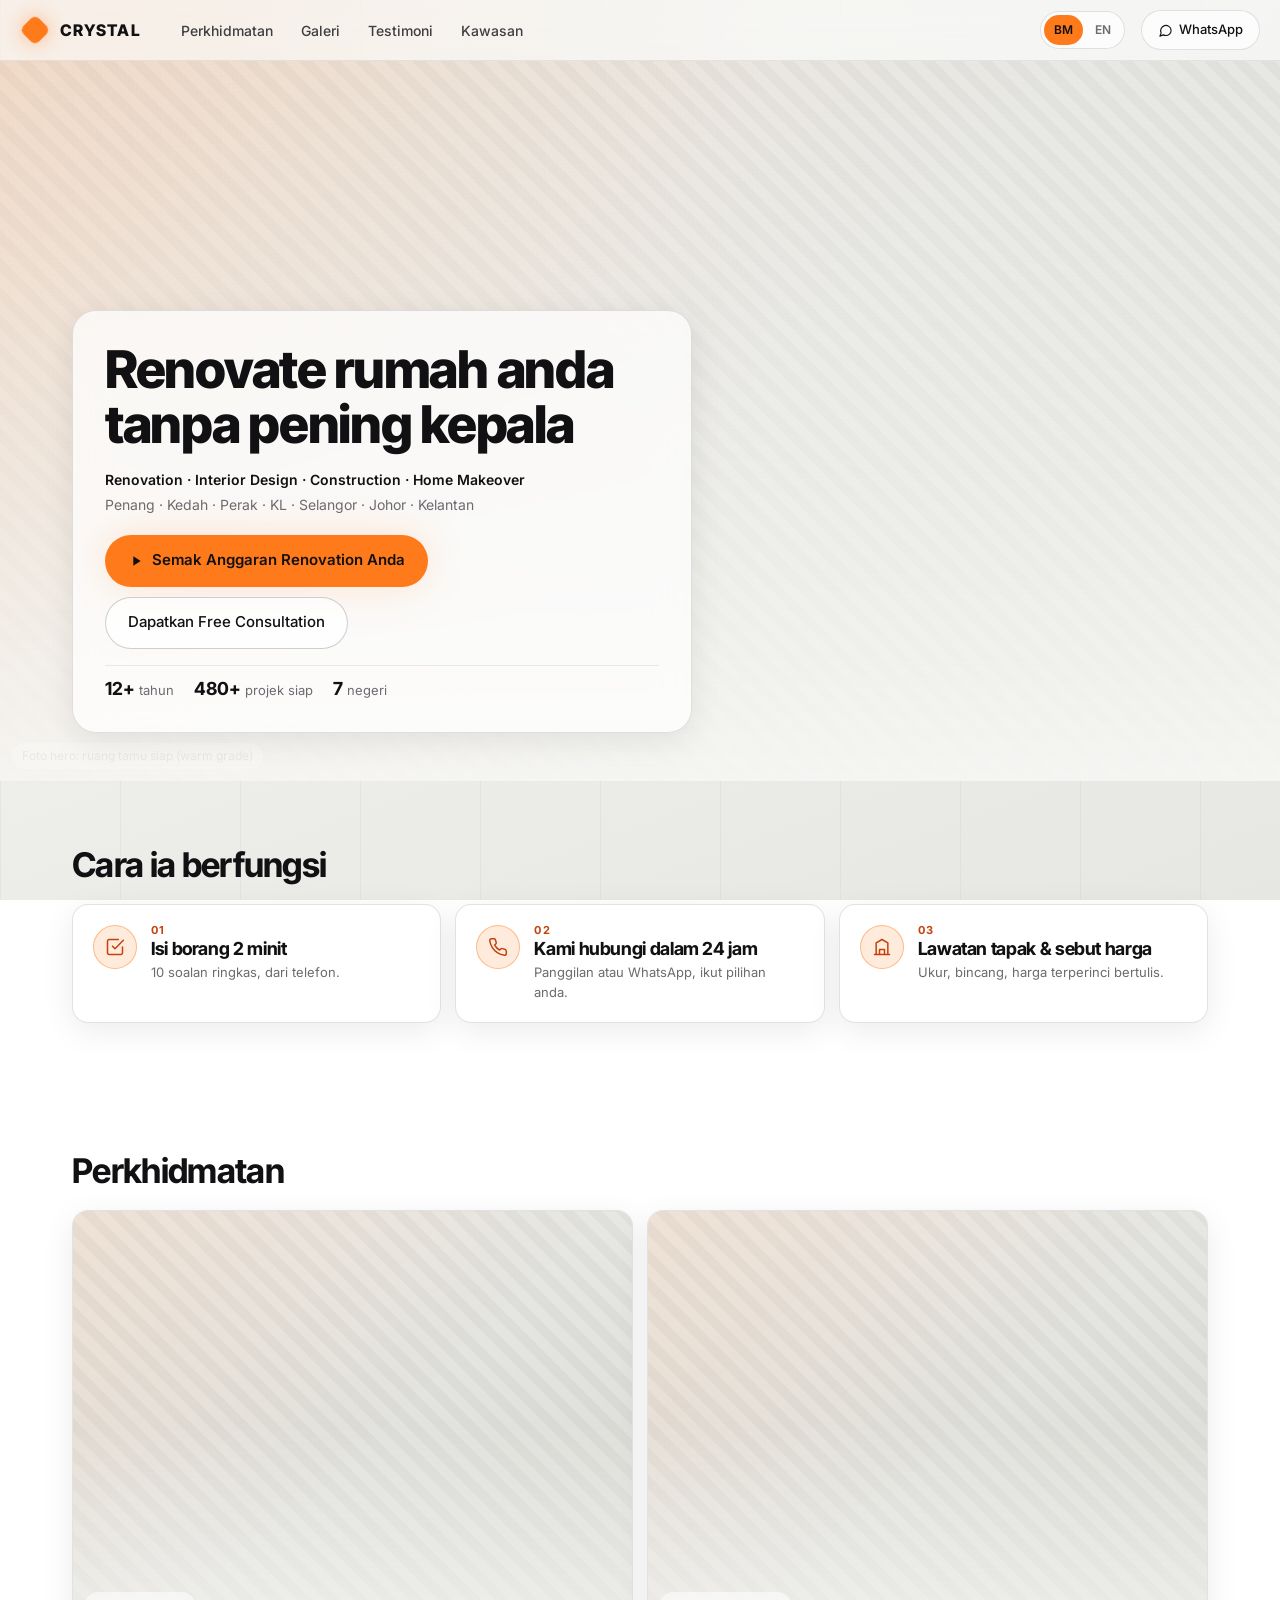
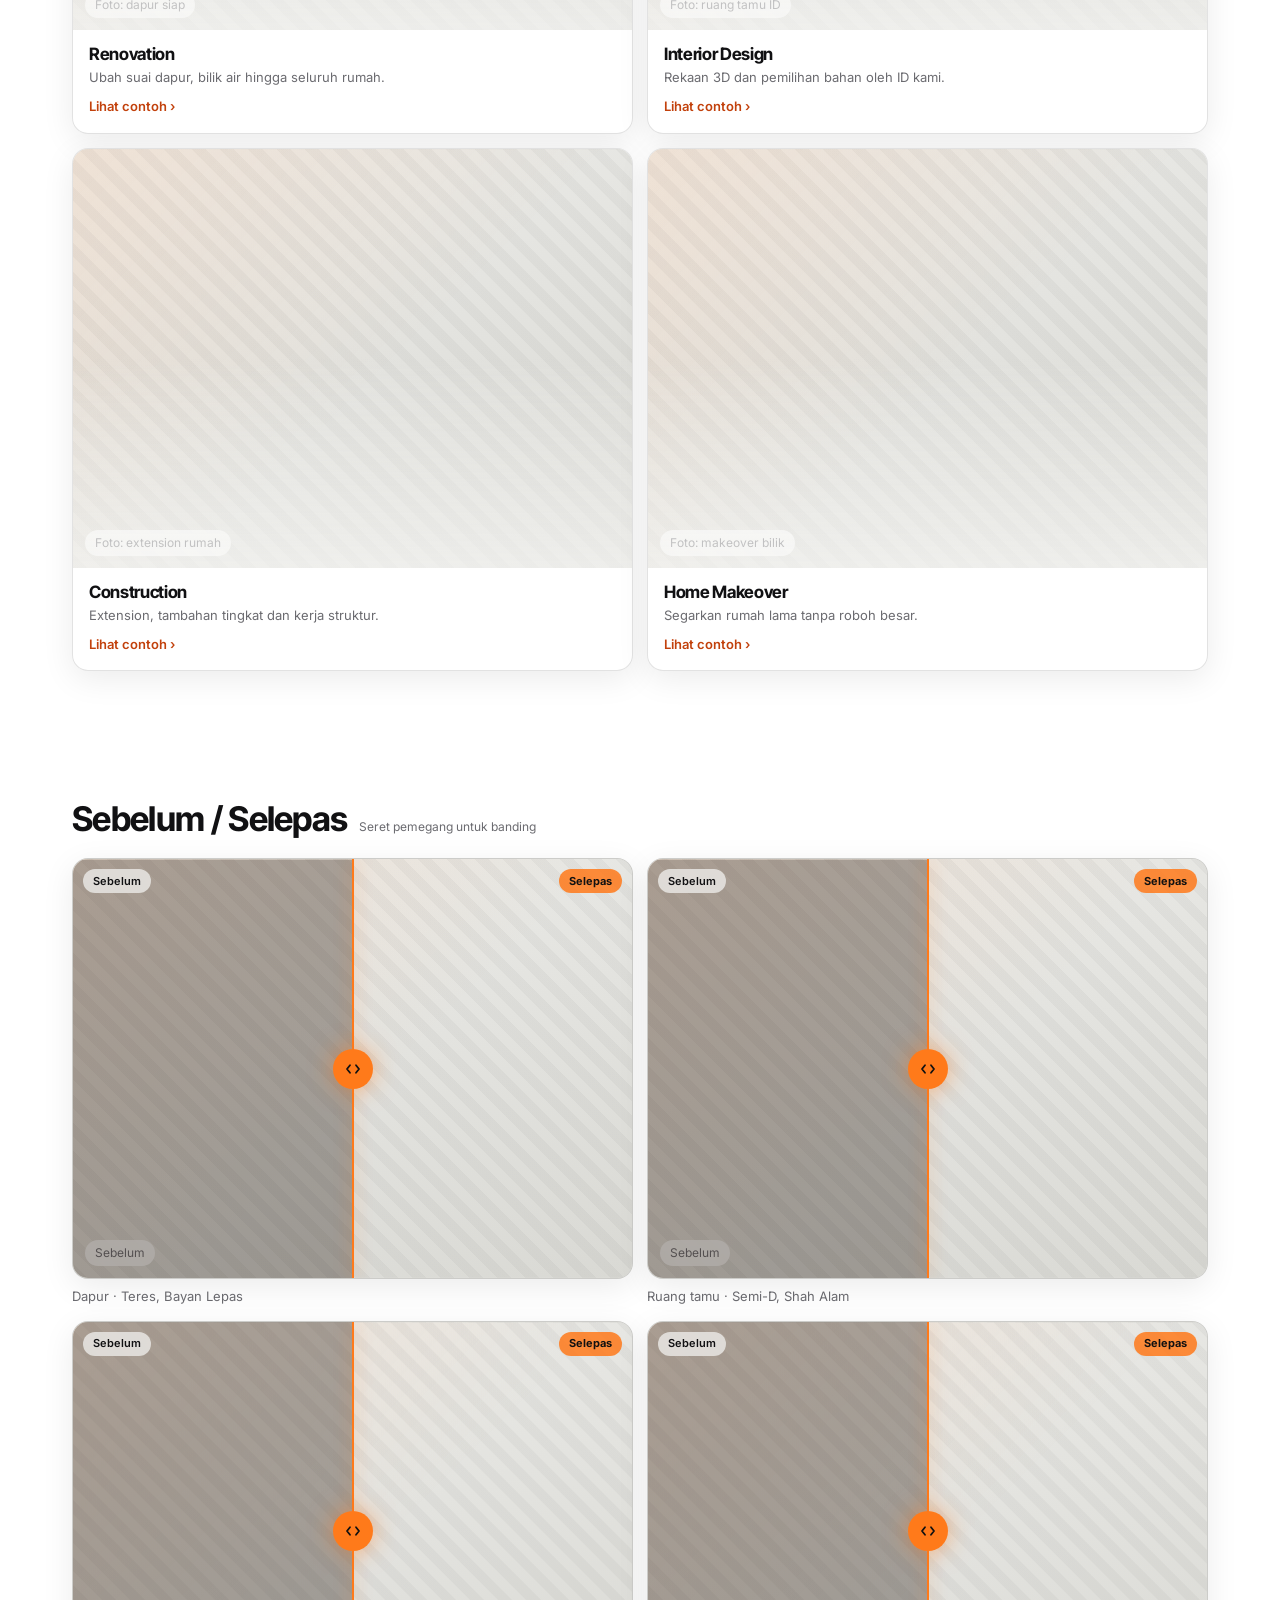
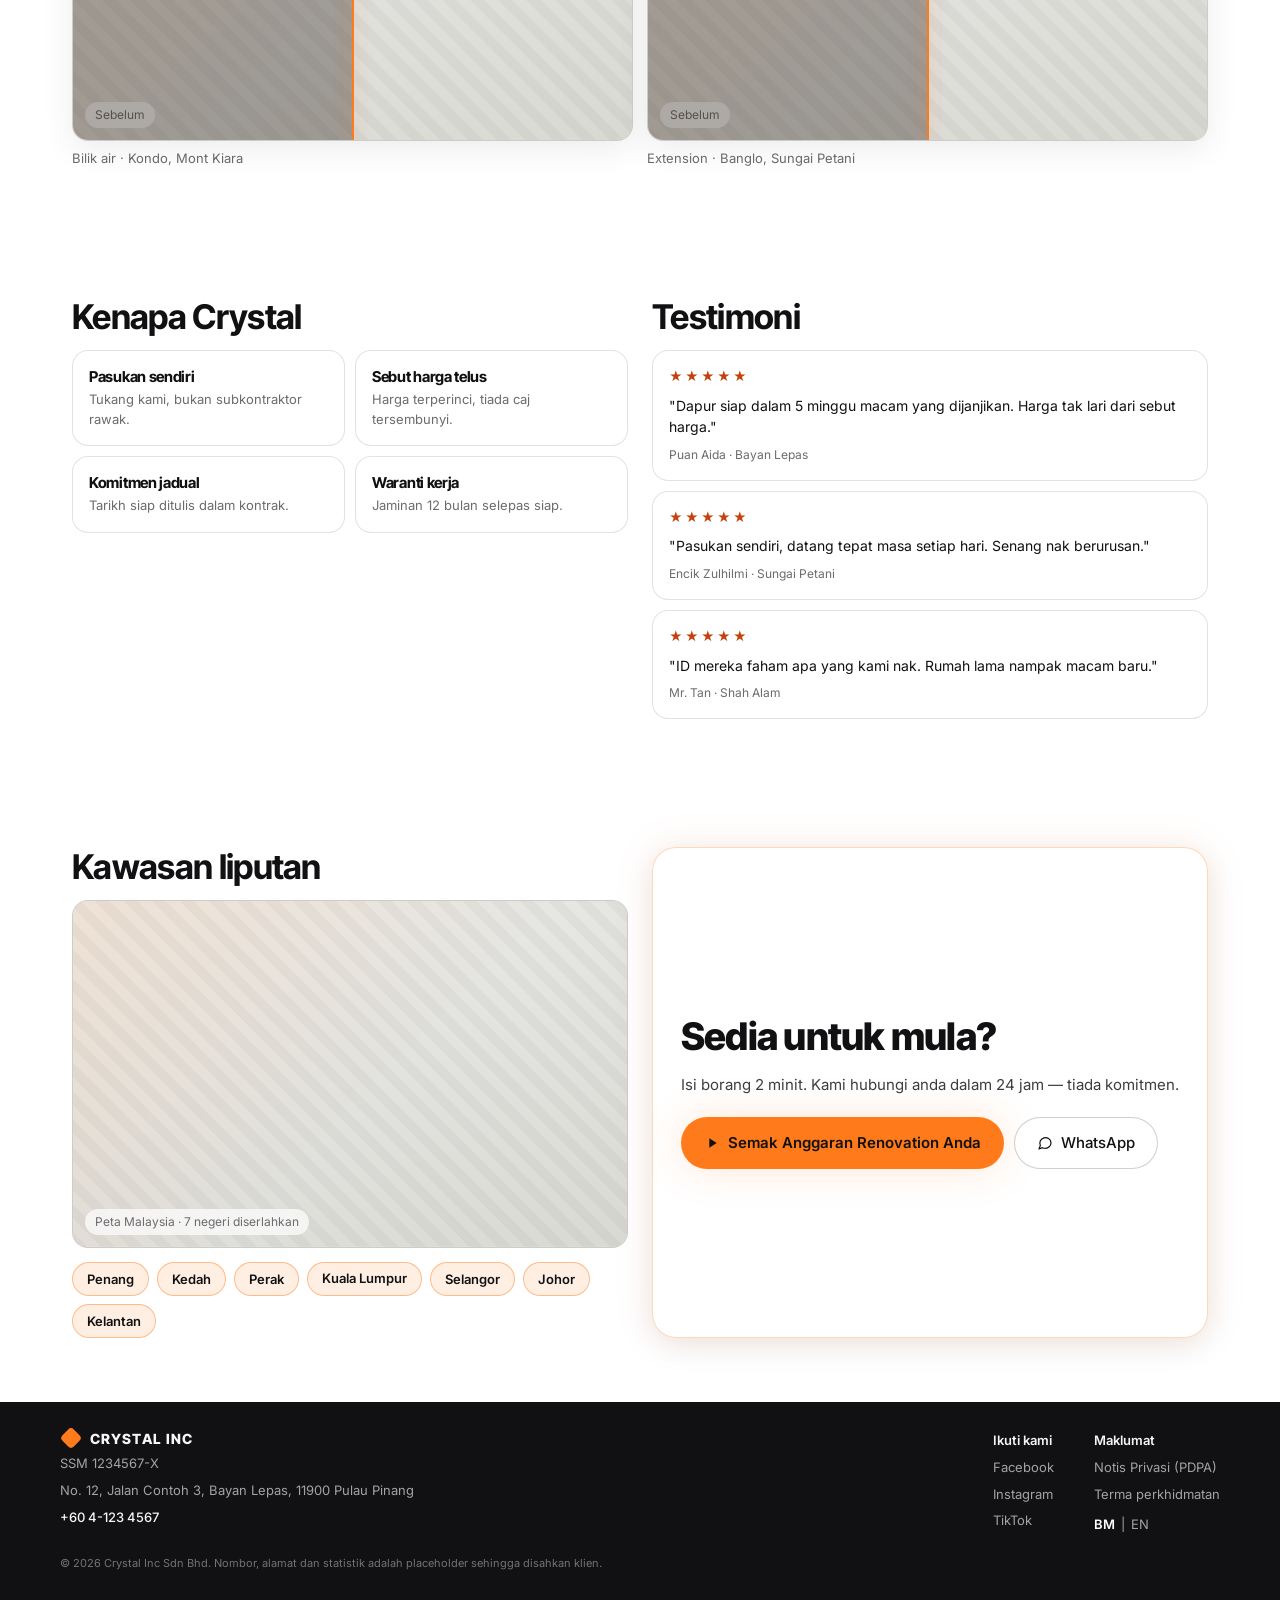
==== index.html @ 6211111a "[Phase 2/Task 1] Landing Page - Surface A rebuilt from Landing.dc.html in plain HTML === TECHNICAL C" ====
<!DOCTYPE html>
<html lang="ms">
<head>
  <meta charset="utf-8">
  <meta name="viewport" content="width=device-width, initial-scale=1, viewport-fit=cover">
  <title>Crystal Inc — Renovate rumah anda tanpa pening kepala</title>
  <meta name="description" content="Renovation, Interior Design, Construction dan Home Makeover di Penang, Kedah, Perak, KL, Selangor, Johor dan Kelantan. Semak anggaran dalam 2 minit.">
  <meta name="theme-color" content="#F4F4F2">
  <link rel="icon" href="assets/img/icon.svg" type="image/svg+xml">
  <link rel="preconnect" href="https://fonts.googleapis.com">
  <link rel="preconnect" href="https://fonts.gstatic.com" crossorigin>
  <link href="https://fonts.googleapis.com/css2?family=Inter+Tight:wght@600;700;800&family=Inter:wght@400;500;600&display=swap" rel="stylesheet">
  <link rel="stylesheet" href="assets/css/tokens.css">
  <link rel="stylesheet" href="assets/css/base.css">
  <link rel="stylesheet" href="assets/css/landing.css">
</head>
<body class="page-bg landing">

  <!-- Header -->
  <header class="lp-header" id="top-bar">
    <a href="#top" class="lp-brand"><span class="lp-mark"></span><span>CRYSTAL</span></a>
    <nav class="lp-nav hide-phone" aria-label="Utama">
      <a href="#perkhidmatan" data-i18n="navServices">Perkhidmatan</a>
      <a href="#galeri" data-i18n="navGallery">Galeri</a>
      <a href="#testimoni" data-i18n="navTesti">Testimoni</a>
      <a href="#kawasan" data-i18n="navArea">Kawasan</a>
    </nav>
    <div class="lp-spacer"></div>
    <div class="lp-lang" role="group" aria-label="Bahasa">
      <button type="button" data-lang="bm" class="is-on">BM</button>
      <button type="button" data-lang="en">EN</button>
    </div>
    <a class="lp-wa hide-phone" href="https://wa.me/60123456789" target="_blank" rel="noopener">
      <svg width="15" height="15" viewBox="0 0 24 24" fill="none" stroke="currentColor" stroke-width="1.8" stroke-linejoin="round" aria-hidden="true"><path d="M21 11.5a8.4 8.4 0 0 1-9 8.4 8.6 8.6 0 0 1-3.8-.9L3 21l2-5.2A8.4 8.4 0 1 1 21 11.5z"/></svg>WhatsApp
    </a>
    <button type="button" class="lp-burger only-phone" id="menu-btn" aria-label="Menu" aria-expanded="false" aria-controls="lp-menu">
      <svg width="22" height="22" viewBox="0 0 24 24" fill="none" stroke="currentColor" stroke-width="2" stroke-linecap="round" aria-hidden="true"><path d="M3 6h18M3 12h18M3 18h18"/></svg>
    </button>
  </header>
  <nav class="lp-menu" id="lp-menu" hidden aria-label="Menu telefon">
    <a href="#perkhidmatan" data-i18n="navServices">Perkhidmatan</a>
    <a href="#galeri" data-i18n="navGallery">Galeri</a>
    <a href="#testimoni" data-i18n="navTesti">Testimoni</a>
    <a href="#kawasan" data-i18n="navArea">Kawasan</a>
    <a href="https://wa.me/60123456789" target="_blank" rel="noopener" class="lp-menu-wa">WhatsApp kami ›</a>
  </nav>

  <main>
    <!-- Hero -->
    <section id="top" class="lp-hero">
      <div class="lp-hero-photo">
        <div class="photo-slot" data-photo="hero"><span>Foto hero: ruang tamu siap (warm grade)</span></div>
      </div>
      <div class="lp-hero-fade"></div>
      <div class="lp-hero-inner">
        <div class="lp-hero-card">
          <h1 data-i18n="heroTitle">Renovate rumah anda tanpa pening kepala</h1>
          <div class="lp-hero-lines">
            <div class="lp-hero-services">Renovation · Interior Design · Construction · Home Makeover</div>
            <div class="muted">Penang · Kedah · Perak · KL · Selangor · Johor · Kelantan</div>
          </div>
          <div class="lp-cta-row">
            <a class="btn btn-primary btn-lg lp-cta" href="semak.html?utm_source=website&amp;utm_medium=hero">
              <svg width="16" height="16" viewBox="0 0 24 24" fill="#111" aria-hidden="true"><path d="M8 5v14l11-7z"/></svg><span data-i18n="ctaPrimary">Semak Anggaran Renovation Anda</span>
            </a>
            <a class="btn btn-secondary btn-lg lp-cta" href="semak.html?utm_source=website&amp;utm_medium=hero-consult" data-i18n="ctaSecondary">Dapatkan Free Consultation</a>
          </div>
          <div class="lp-trust">
            <span><strong>12+</strong> tahun</span>
            <span><strong>480+</strong> projek siap</span>
            <span><strong>7</strong> negeri</span>
          </div>
        </div>
      </div>
    </section>

    <!-- How it works -->
    <section class="lp-section">
      <h2 data-i18n="howTitle">Cara ia berfungsi</h2>
      <div class="lp-steps">
        <div class="glass glass-lift lp-step">
          <div class="lp-step-icon"><svg width="20" height="20" viewBox="0 0 24 24" fill="none" stroke="currentColor" stroke-width="1.8" stroke-linecap="round" stroke-linejoin="round" aria-hidden="true"><path d="M9 11l3 3L22 4M21 12v7a2 2 0 0 1-2 2H5a2 2 0 0 1-2-2V5a2 2 0 0 1 2-2h11"/></svg></div>
          <div><div class="eyebrow">01</div><h3>Isi borang 2 minit</h3><p class="muted">10 soalan ringkas, dari telefon.</p></div>
        </div>
        <div class="glass glass-lift lp-step">
          <div class="lp-step-icon"><svg width="20" height="20" viewBox="0 0 24 24" fill="none" stroke="currentColor" stroke-width="1.8" stroke-linecap="round" stroke-linejoin="round" aria-hidden="true"><path d="M22 16.9v3a2 2 0 0 1-2.2 2 19.8 19.8 0 0 1-8.6-3.1 19.5 19.5 0 0 1-6-6A19.8 19.8 0 0 1 2.1 4.2 2 2 0 0 1 4.1 2h3a2 2 0 0 1 2 1.7c.1.9.4 1.8.7 2.6a2 2 0 0 1-.5 2.1L8 9.7a16 16 0 0 0 6 6l1.3-1.3a2 2 0 0 1 2.1-.4c.8.3 1.7.5 2.6.7a2 2 0 0 1 1.7 2z"/></svg></div>
          <div><div class="eyebrow">02</div><h3>Kami hubungi dalam 24 jam</h3><p class="muted">Panggilan atau WhatsApp, ikut pilihan anda.</p></div>
        </div>
        <div class="glass glass-lift lp-step">
          <div class="lp-step-icon"><svg width="20" height="20" viewBox="0 0 24 24" fill="none" stroke="currentColor" stroke-width="1.8" stroke-linecap="round" stroke-linejoin="round" aria-hidden="true"><path d="M3 21h18M5 21V7l7-4 7 4v14M9 21v-6h6v6"/></svg></div>
          <div><div class="eyebrow">03</div><h3>Lawatan tapak &amp; sebut harga</h3><p class="muted">Ukur, bincang, harga terperinci bertulis.</p></div>
        </div>
      </div>
    </section>

    <!-- Services -->
    <section id="perkhidmatan" class="lp-section lp-anchor">
      <h2 data-i18n="servicesTitle">Perkhidmatan</h2>
      <div class="lp-services">
        <a href="#galeri" class="glass glass-lift lp-service">
          <div class="lp-service-photo"><div class="photo-slot" data-photo="svc-renovation"><span>Foto: dapur siap</span></div><div class="lp-service-fade"></div></div>
          <div class="lp-service-body"><h3>Renovation</h3><p class="muted">Ubah suai dapur, bilik air hingga seluruh rumah.</p><span class="lp-more">Lihat contoh ›</span></div>
        </a>
        <a href="#galeri" class="glass glass-lift lp-service">
          <div class="lp-service-photo"><div class="photo-slot" data-photo="svc-id"><span>Foto: ruang tamu ID</span></div><div class="lp-service-fade"></div></div>
          <div class="lp-service-body"><h3>Interior Design</h3><p class="muted">Rekaan 3D dan pemilihan bahan oleh ID kami.</p><span class="lp-more">Lihat contoh ›</span></div>
        </a>
        <a href="#galeri" class="glass glass-lift lp-service">
          <div class="lp-service-photo"><div class="photo-slot" data-photo="svc-construction"><span>Foto: extension rumah</span></div><div class="lp-service-fade"></div></div>
          <div class="lp-service-body"><h3>Construction</h3><p class="muted">Extension, tambahan tingkat dan kerja struktur.</p><span class="lp-more">Lihat contoh ›</span></div>
        </a>
        <a href="#galeri" class="glass glass-lift lp-service">
          <div class="lp-service-photo"><div class="photo-slot" data-photo="svc-makeover"><span>Foto: makeover bilik</span></div><div class="lp-service-fade"></div></div>
          <div class="lp-service-body"><h3>Home Makeover</h3><p class="muted">Segarkan rumah lama tanpa roboh besar.</p><span class="lp-more">Lihat contoh ›</span></div>
        </a>
      </div>
    </section>

    <!-- Before / after -->
    <section id="galeri" class="lp-section lp-anchor">
      <div class="lp-title-row"><h2 data-i18n="galleryTitle">Sebelum / Selepas</h2><span class="muted small" data-i18n="galleryHint">Seret pemegang untuk banding</span></div>
      <div class="lp-gallery" id="gallery"></div>
    </section>

    <!-- Why + testimonials -->
    <section class="lp-section lp-split">
      <div class="lp-col">
        <h2 data-i18n="whyTitle">Kenapa Crystal</h2>
        <div class="lp-why">
          <div class="glass glass-flat lp-why-card"><h3>Pasukan sendiri</h3><p class="muted">Tukang kami, bukan subkontraktor rawak.</p></div>
          <div class="glass glass-flat lp-why-card"><h3>Sebut harga telus</h3><p class="muted">Harga terperinci, tiada caj tersembunyi.</p></div>
          <div class="glass glass-flat lp-why-card"><h3>Komitmen jadual</h3><p class="muted">Tarikh siap ditulis dalam kontrak.</p></div>
          <div class="glass glass-flat lp-why-card"><h3>Waranti kerja</h3><p class="muted">Jaminan 12 bulan selepas siap.</p></div>
        </div>
      </div>
      <div class="lp-col lp-anchor" id="testimoni">
        <h2 data-i18n="testiTitle">Testimoni</h2>
        <div class="lp-testis">
          <figure class="glass glass-flat lp-testi"><div class="lp-stars" aria-label="5 bintang">★★★★★</div><blockquote>"Dapur siap dalam 5 minggu macam yang dijanjikan. Harga tak lari dari sebut harga."</blockquote><figcaption>Puan Aida · Bayan Lepas</figcaption></figure>
          <figure class="glass glass-flat lp-testi"><div class="lp-stars" aria-label="5 bintang">★★★★★</div><blockquote>"Pasukan sendiri, datang tepat masa setiap hari. Senang nak berurusan."</blockquote><figcaption>Encik Zulhilmi · Sungai Petani</figcaption></figure>
          <figure class="glass glass-flat lp-testi"><div class="lp-stars" aria-label="5 bintang">★★★★★</div><blockquote>"ID mereka faham apa yang kami nak. Rumah lama nampak macam baru."</blockquote><figcaption>Mr. Tan · Shah Alam</figcaption></figure>
        </div>
      </div>
    </section>

    <!-- Coverage + final CTA -->
    <section id="kawasan" class="lp-section lp-split lp-split-stretch lp-anchor">
      <div class="lp-col">
        <h2 data-i18n="areaTitle">Kawasan liputan</h2>
        <div class="lp-map"><div class="photo-slot" data-photo="coverage-map"><span>Peta Malaysia · 7 negeri diserlahkan</span></div></div>
        <div class="lp-areas">
          <span class="pill-area">Penang</span><span class="pill-area">Kedah</span><span class="pill-area">Perak</span><span class="pill-area">Kuala Lumpur</span><span class="pill-area">Selangor</span><span class="pill-area">Johor</span><span class="pill-area">Kelantan</span>
        </div>
      </div>
      <div class="lp-final">
        <h2 data-i18n="finalTitle">Sedia untuk mula?</h2>
        <p data-i18n="finalBody">Isi borang 2 minit. Kami hubungi anda dalam 24 jam — tiada komitmen.</p>
        <div class="lp-cta-row">
          <a class="btn btn-primary btn-lg lp-cta" href="semak.html?utm_source=website&amp;utm_medium=footer-cta">
            <svg width="16" height="16" viewBox="0 0 24 24" fill="#111" aria-hidden="true"><path d="M8 5v14l11-7z"/></svg><span data-i18n="ctaPrimary">Semak Anggaran Renovation Anda</span>
          </a>
          <a class="btn btn-secondary btn-lg lp-cta" href="https://wa.me/60123456789?text=Hai%20Crystal" target="_blank" rel="noopener">
            <svg width="16" height="16" viewBox="0 0 24 24" fill="none" stroke="currentColor" stroke-width="1.8" stroke-linejoin="round" aria-hidden="true"><path d="M21 11.5a8.4 8.4 0 0 1-9 8.4 8.6 8.6 0 0 1-3.8-.9L3 21l2-5.2A8.4 8.4 0 1 1 21 11.5z"/></svg>WhatsApp
          </a>
        </div>
      </div>
    </section>
  </main>

  <!-- Footer -->
  <footer class="lp-footer">
    <div class="lp-footer-inner">
      <div class="lp-footer-brand">
        <div class="lp-footer-logo"><span class="lp-mark lp-mark-sm"></span><span>CRYSTAL INC</span></div>
        <div>SSM 1234567-X</div>
        <div>No. 12, Jalan Contoh 3, Bayan Lepas, 11900 Pulau Pinang</div>
        <a href="tel:+6041234567" class="lp-footer-tel">+60 4-123 4567</a>
      </div>
      <div class="lp-footer-col">
        <div class="lp-footer-head">Ikuti kami</div>
        <a href="#">Facebook</a><a href="#">Instagram</a><a href="#">TikTok</a>
      </div>
      <div class="lp-footer-col">
        <div class="lp-footer-head">Maklumat</div>
        <a href="#">Notis Privasi (PDPA)</a><a href="#">Terma perkhidmatan</a>
        <div class="lp-footer-lang"><button type="button" data-lang="bm" class="is-on">BM</button><span>|</span><button type="button" data-lang="en">EN</button></div>
      </div>
      <div class="lp-footer-note">© 2026 Crystal Inc Sdn Bhd. Nombor, alamat dan statistik adalah placeholder sehingga disahkan klien.</div>
    </div>
  </footer>

  <!-- Sticky phone CTA -->
  <div class="lp-sticky only-phone">
    <a class="btn btn-primary btn-block lp-sticky-btn" href="semak.html?utm_source=website&amp;utm_medium=sticky">
      <svg width="16" height="16" viewBox="0 0 24 24" fill="#111" aria-hidden="true"><path d="M8 5v14l11-7z"/></svg><span data-i18n="ctaPrimary">Semak Anggaran Renovation Anda</span>
    </a>
  </div>

  <script src="assets/js/landing.js"></script>
</body>
</html>
---- assets/css/tokens.css ----
/* Crystal Inc CRM — design tokens (Design Doc §03: white, black, one orange) */
:root {
  /* Surfaces */
  --bg-0: #F8F8F6;            /* paper — page */
  --bg-1: #E6E6E2;            /* concrete — gradient end, photo wells */
  --page: #F4F4F2;
  --page-bg:
    radial-gradient(circle at 8% 0%, rgba(255, 122, 26, 0.16), transparent 45%),
    repeating-linear-gradient(90deg, rgba(17, 17, 19, 0.035) 0 1px, transparent 1px 120px),
    linear-gradient(160deg, #F8F8F6, #E6E6E2);

  /* Ink */
  --ink: #111113;             /* type, sidebar, footer, bezels */
  --ink-2: #3D3D42;
  --text-2: #6B6B70;
  --text-3: #6F6F75;          /* placeholders, fine print */
  --on-dark: #F5F5F4;
  --on-dark-2: #A3A3A3;
  --on-dark-nav: #C9C9CE;

  /* Accent */
  --accent: #FF7A1A;          /* buttons, active bar, HOT */
  --accent-ink: #C2410C;      /* orange as text / links only */
  --accent-ink-hover: #9A3412;
  --accent-tint: rgba(255, 122, 26, 0.14);
  --accent-tint-2: rgba(255, 122, 26, 0.22);
  --accent-ring: rgba(255, 122, 26, 0.15);

  /* Semantic */
  --warm: #B45309;
  --cold: #6B7280;
  --won: #15803D;
  --lost: #DC2626;            /* also overdue, errors */
  --warm-tint: rgba(251, 191, 36, 0.15);
  --won-tint: rgba(34, 197, 94, 0.14);

  /* Glass */
  --glass-1: rgba(255, 255, 255, 0.72);
  --glass-2: rgba(255, 255, 255, 0.85);
  --glass-3: rgba(255, 255, 255, 0.94);
  --glass-border: rgba(17, 17, 19, 0.12);
  --glass-border-on: rgba(255, 122, 26, 0.45);
  --line: rgba(17, 17, 19, 0.08);
  --hover: rgba(17, 17, 19, 0.06);
  --well: rgba(17, 17, 19, 0.03);
  --blur-card: 16px;
  --blur-modal: 24px;
  --blur-chip: 8px;

  /* Radius */
  --r-card: 16px;
  --r-input: 14px;
  --r-small: 12px;
  --r-modal: 24px;
  --r-chip: 999px;

  /* Elevation & motion */
  --shadow-glass: 0 8px 32px rgba(17, 17, 19, 0.08);
  --shadow-modal: 0 24px 64px rgba(17, 17, 19, 0.22);
  --glow-orange: 0 0 40px rgba(255, 122, 26, 0.18);
  --glow-orange-strong: 0 0 48px rgba(255, 122, 26, 0.32);
  --ease: 0.2s ease;

  /* Type */
  --font-head: 'Inter Tight', 'Inter', system-ui, sans-serif;
  --font-body: 'Inter', system-ui, sans-serif;

  /* Layout */
  --tap: 44px;
  --sidebar-w: 240px;
  --rail-w: 72px;
  --drawer-w: 280px;
  --topbar-h: 60px;
}
---- assets/css/base.css ----
/* Crystal Inc CRM — base: reset, type, glass, buttons, inputs, chips, overlays */

*, *::before, *::after { box-sizing: border-box; }
html { -webkit-text-size-adjust: 100%; scroll-behavior: smooth; }
body {
  margin: 0;
  min-height: 100vh;
  background: var(--page);
  color: var(--ink);
  font: 400 14px/1.5 var(--font-body);
  -webkit-font-smoothing: antialiased;
}
.page-bg { background: var(--page-bg); background-attachment: fixed; min-height: 100vh; }
img, svg { display: block; max-width: 100%; }
svg { flex: none; }
button, input, select, textarea { font: inherit; color: inherit; }
button { cursor: pointer; }
a { color: var(--accent-ink); }
a:hover { color: var(--accent-ink-hover); }
h1, h2, h3, h4 { font-family: var(--font-head); margin: 0; letter-spacing: -0.02em; }
p { margin: 0; }
::placeholder { color: var(--text-3); }
select option { background: #FFFFFF; color: var(--ink); }
[hidden] { display: none !important; }

:focus-visible { outline: 2px solid var(--accent); outline-offset: 2px; }

.sr-only {
  position: absolute; width: 1px; height: 1px; padding: 0; margin: -1px;
  overflow: hidden; clip: rect(0 0 0 0); white-space: nowrap; border: 0;
}

/* ---------- Text helpers ---------- */
.muted { color: var(--text-2); }
.faint { color: var(--text-3); }
.num { font-variant-numeric: tabular-nums; }
.ink-accent { color: var(--accent-ink); }
.t-hot { color: var(--accent-ink); }
.t-warm { color: var(--warm); }
.t-cold { color: var(--cold); }
.t-won { color: var(--won); }
.t-lost { color: var(--lost); }
.small { font-size: 12px; }
.eyebrow { font: 700 11px/1 var(--font-body); letter-spacing: 0.12em; text-transform: uppercase; color: var(--accent-ink); }
.ellipsis { overflow: hidden; text-overflow: ellipsis; white-space: nowrap; }

/* ---------- Glass ---------- */
.glass {
  background: var(--glass-1);
  border: 1px solid var(--glass-border);
  border-radius: var(--r-card);
  backdrop-filter: blur(var(--blur-card));
  -webkit-backdrop-filter: blur(var(--blur-card));
  box-shadow: var(--shadow-glass);
}
.glass-flat { box-shadow: none; }
.glass-lift { transition: transform var(--ease), border-color var(--ease), box-shadow var(--ease); }
.glass-lift:hover { transform: translateY(-2px); border-color: var(--glass-border-on); }
.panel { padding: 16px; }
.panel-head {
  display: flex; align-items: center; justify-content: space-between; gap: 10px;
  font: 700 15px/1.3 var(--font-head); margin-bottom: 12px;
}

/* ---------- Buttons ---------- */
.btn {
  display: inline-flex; align-items: center; justify-content: center; gap: 8px;
  min-height: var(--tap); padding: 0 18px;
  border-radius: var(--r-chip); border: 1px solid transparent;
  font-size: 14px; font-weight: 600; text-decoration: none; white-space: nowrap;
  transition: transform var(--ease), box-shadow var(--ease), border-color var(--ease), background var(--ease), opacity var(--ease);
}
.btn:hover { transform: translateY(-2px); }
.btn-primary { background: var(--accent); color: #111; box-shadow: var(--glow-orange); }
.btn-primary:hover { color: #111; box-shadow: var(--glow-orange-strong); }
.btn-secondary { background: var(--glass-1); color: var(--ink); border-color: rgba(17, 17, 19, 0.2); font-weight: 500; }
.btn-secondary:hover { color: var(--ink); border-color: var(--glass-border-on); }
.btn-ghost { background: transparent; color: var(--ink); font-weight: 500; }
.btn-ghost:hover { background: var(--hover); color: var(--ink); transform: none; }
.btn-dark { background: var(--ink); color: #FFF; }
.btn-dark:hover { color: #FFF; }
.btn-won { background: var(--won); color: #FFF; }
.btn-won:hover { color: #FFF; }
.btn-lost { background: transparent; color: var(--lost); border-color: rgba(220, 38, 38, 0.45); }
.btn-lost:hover { color: var(--lost); background: rgba(220, 38, 38, 0.06); }
.btn-lost-solid { background: var(--lost); color: #FFF; }
.btn-lost-solid:hover { color: #FFF; }
.btn-lg { min-height: 52px; padding: 0 22px; font-size: 15px; }
.btn-sm { min-height: 36px; padding: 0 14px; font-size: 13px; }
.btn-block { width: 100%; }
.btn-icon { width: var(--tap); padding: 0; }
.btn-icon.btn-sm { width: 36px; }
.btn:disabled, .btn[aria-disabled="true"] { opacity: 0.45; cursor: not-allowed; transform: none; box-shadow: none; }
.link-btn { border: none; background: none; padding: 0; color: var(--accent-ink); font-weight: 600; font-size: 13px; text-decoration: none; }
.link-btn:hover { color: var(--accent-ink-hover); }

/* ---------- Inputs ---------- */
.field { display: flex; flex-direction: column; gap: 6px; font-size: 13px; color: var(--text-2); }
.input, .select, .textarea {
  width: 100%; min-height: var(--tap); padding: 0 14px;
  border-radius: var(--r-input); border: 1px solid var(--glass-border);
  background: var(--glass-1); color: var(--ink); font-size: 15px; outline: none;
  transition: border-color var(--ease), box-shadow var(--ease);
}
.input-lg { min-height: 52px; padding: 0 16px; font-size: 16px; }
.textarea { padding: 12px 14px; line-height: 1.5; resize: vertical; min-height: 96px; }
.select {
  appearance: none; -webkit-appearance: none; padding-right: 34px; cursor: pointer; font-size: 14px;
  background-image: url("data:image/svg+xml,%3Csvg xmlns='http://www.w3.org/2000/svg' width='12' height='12' viewBox='0 0 24 24' fill='none' stroke='%236B6B70' stroke-width='2.4' stroke-linecap='round' stroke-linejoin='round'%3E%3Cpath d='M6 9l6 6 6-6'/%3E%3C/svg%3E");
  background-repeat: no-repeat; background-position: right 12px center;
}
.select-sm { min-height: 36px; font-size: 13px; border-radius: var(--r-chip); padding: 0 30px 0 12px; }
.input:focus, .select:focus, .textarea:focus, .input-group:focus-within {
  border-color: var(--glass-border-on); box-shadow: 0 0 0 3px var(--accent-ring);
}
.input.is-error, .textarea.is-error, .input-group.is-error { border-color: var(--lost); }
.input-group {
  display: flex; align-items: stretch; min-height: 52px; overflow: hidden;
  border-radius: var(--r-input); border: 1px solid var(--glass-border); background: var(--glass-1);
}
.input-group .prefix {
  flex: none; display: flex; align-items: center; padding: 0 14px;
  border-right: 1px solid rgba(17, 17, 19, 0.10); background: var(--well);
  font-size: 16px; font-weight: 600; color: var(--ink);
}
.input-group input { flex: 1; min-width: 0; border: none; background: transparent; padding: 0 14px; font-size: 16px; outline: none; }
.field-error { display: flex; gap: 6px; align-items: center; font-size: 13px; color: var(--lost); }
.check { display: inline-flex; align-items: center; gap: 8px; cursor: pointer; font-size: 13px; color: var(--ink-2); }
.check input { accent-color: var(--accent-ink); width: 18px; height: 18px; margin: 0; }

/* ---------- Chips ---------- */
.chip {
  display: inline-flex; align-items: center; gap: 4px; height: 24px; padding: 0 10px;
  border-radius: var(--r-chip); border: 1px solid currentColor;
  font-size: 11px; font-weight: 700; letter-spacing: 0.04em; white-space: nowrap; line-height: 1;
}
.chip-hot { background: var(--accent); border-color: var(--accent); color: #111; }
.chip-warm { color: var(--warm); background: transparent; }
.chip-cold { color: var(--cold); background: transparent; }
.chip-lg { height: 28px; padding: 0 12px; font-size: 12px; }
.status {
  display: inline-flex; align-items: center; gap: 6px; height: 24px; padding: 0 10px;
  border-radius: var(--r-chip); background: var(--glass-1); border: 1px solid var(--glass-border);
  font-size: 12px; font-weight: 500; white-space: nowrap; color: var(--ink);
}
.status::before { content: ''; width: 7px; height: 7px; border-radius: 999px; background: var(--ink); }
.status-won::before { background: var(--won); }
.status-lost::before { background: var(--lost); }
.status-nurture::before { background: var(--cold); }
.status-won { color: var(--won); }
.status-lost { color: var(--lost); }
.status .tick { color: var(--won); font-weight: 700; }
.fchip {
  display: inline-flex; align-items: center; gap: 8px; min-height: 36px; padding: 0 14px;
  border-radius: var(--r-chip); border: 1px solid var(--glass-border); background: var(--glass-1);
  color: var(--ink-2); font-size: 13px; font-weight: 500; white-space: nowrap;
  backdrop-filter: blur(var(--blur-chip)); -webkit-backdrop-filter: blur(var(--blur-chip));
  transition: border-color var(--ease), background var(--ease);
}
.fchip:hover { border-color: var(--glass-border-on); }
.fchip.is-on { background: var(--accent-tint); border-color: rgba(255, 122, 26, 0.6); color: var(--ink); }
.fchip .count {
  min-width: 20px; height: 20px; padding: 0 6px; border-radius: 999px;
  background: var(--hover); font-size: 11px; font-weight: 700; display: inline-flex; align-items: center; justify-content: center;
}
.fchip.is-on .count { background: var(--accent); color: #111; }
.badge {
  min-width: 20px; height: 20px; padding: 0 6px; border-radius: 999px;
  background: var(--accent); color: #111; font-size: 11px; font-weight: 700;
  display: inline-flex; align-items: center; justify-content: center; line-height: 1;
}
.pill-area {
  display: inline-flex; align-items: center; height: 34px; padding: 0 14px; border-radius: var(--r-chip);
  border: 1px solid var(--glass-border-on); background: rgba(255, 122, 26, 0.12);
  font-size: 13px; font-weight: 600; backdrop-filter: blur(var(--blur-chip)); -webkit-backdrop-filter: blur(var(--blur-chip));
}

/* ---------- Avatar ---------- */
.avatar {
  flex: none; width: 28px; height: 28px; border-radius: 999px;
  display: inline-flex; align-items: center; justify-content: center;
  background: var(--ink); color: #FFF; font-size: 12px; font-weight: 700;
}
.avatar-lg { width: 36px; height: 36px; font-size: 14px; }
.avatar-none { background: var(--hover); color: var(--text-2); }

/* ---------- Tabs (segmented) ---------- */
.tabs {
  display: inline-flex; gap: 2px; padding: 3px; border-radius: var(--r-chip);
  background: var(--glass-1); border: 1px solid var(--glass-border);
}
.tab {
  min-height: 36px; padding: 0 14px; border: none; border-radius: var(--r-chip);
  background: transparent; color: var(--text-2); font-size: 13px; font-weight: 600;
}
.tab.is-on { background: var(--accent-tint-2); color: var(--ink); }

/* ---------- Score ring ---------- */
.ring { position: relative; display: inline-flex; align-items: center; justify-content: center; border: none; background: none; padding: 0; color: var(--ink); }
.ring svg { transform: rotate(-90deg); }
.ring .ring-val { position: absolute; inset: 0; display: flex; flex-direction: column; align-items: center; justify-content: center; line-height: 1; }
.ring .ring-num { font: 800 22px/1 var(--font-head); font-variant-numeric: tabular-nums; }
.ring .ring-lbl { font-size: 10px; color: var(--text-2); margin-top: 2px; }

/* ---------- Photo slot (replaces <image-slot>) ---------- */
.photo-slot {
  position: absolute; inset: 0; display: flex; align-items: flex-end; padding: 12px;
  background:
    linear-gradient(135deg, rgba(255, 122, 26, 0.10), transparent 55%),
    repeating-linear-gradient(45deg, rgba(17, 17, 19, 0.035) 0 10px, transparent 10px 20px),
    linear-gradient(160deg, #EDEDEA, #D9D9D4);
  background-size: cover; background-position: center;
  color: var(--text-2); font-size: 12px;
}
.photo-slot.has-img > span { display: none; }
.photo-slot > span {
  display: inline-flex; align-items: center; gap: 6px; padding: 4px 10px; border-radius: 999px;
  background: rgba(255, 255, 255, 0.7); backdrop-filter: blur(var(--blur-chip)); -webkit-backdrop-filter: blur(var(--blur-chip));
}

/* ---------- Toast ---------- */
.toast-host {
  position: fixed; left: 50%; bottom: calc(24px + env(safe-area-inset-bottom)); transform: translateX(-50%);
  z-index: 200; display: flex; flex-direction: column; align-items: center; gap: 8px; pointer-events: none;
  width: max-content; max-width: calc(100vw - 32px);
}
.toast {
  display: flex; align-items: center; gap: 10px; padding: 12px 18px; border-radius: var(--r-chip);
  background: var(--ink); color: #FFF; font-size: 13px; font-weight: 500;
  box-shadow: var(--shadow-modal); animation: toastIn 0.25s ease;
}
.toast svg { color: var(--accent); }
@keyframes toastIn { from { opacity: 0; transform: translateY(12px); } to { opacity: 1; transform: none; } }

/* ---------- Overlays: dialog, sheet, slide-over ---------- */
.overlay { position: fixed; inset: 0; z-index: 150; display: flex; }
.scrim { position: absolute; inset: 0; background: rgba(17, 17, 19, 0.35); animation: fadeIn 0.2s ease; }
.overlay-dialog { align-items: center; justify-content: center; padding: 16px; }
.overlay-sheet { align-items: flex-end; justify-content: center; }
.overlay-slide { justify-content: flex-end; }
.dialog, .sheet, .slideover {
  position: relative; background: var(--glass-3); border: 1px solid var(--glass-border);
  backdrop-filter: blur(var(--blur-modal)); -webkit-backdrop-filter: blur(var(--blur-modal));
  box-shadow: var(--shadow-modal); display: flex; flex-direction: column;
}
.dialog { width: 100%; max-width: 440px; border-radius: var(--r-modal); padding: 24px; gap: 16px; animation: popIn 0.2s ease; }
.sheet {
  width: 100%; max-width: 560px; max-height: 85vh; overflow: auto;
  border-radius: var(--r-modal) var(--r-modal) 0 0; padding: 12px 20px calc(20px + env(safe-area-inset-bottom)); gap: 12px;
  animation: sheetUp 0.25s ease;
}
.sheet::before { content: ''; align-self: center; width: 40px; height: 4px; border-radius: 999px; background: rgba(17, 17, 19, 0.18); flex: none; }
.slideover { width: 400px; max-width: 100%; height: 100%; overflow: auto; border-radius: 0; border-width: 0 0 0 1px; animation: slideIn 0.25s ease; }
.overlay-head { display: flex; align-items: center; justify-content: space-between; gap: 12px; }
.overlay-head h2 { font-size: 20px; }
.overlay-actions { display: flex; justify-content: flex-end; gap: 10px; flex-wrap: wrap; }
@keyframes fadeIn { from { opacity: 0; } to { opacity: 1; } }
@keyframes popIn { from { opacity: 0; transform: scale(0.96); } to { opacity: 1; transform: none; } }
@keyframes sheetUp { from { transform: translateY(100%); } to { transform: none; } }
@keyframes slideIn { from { transform: translateX(100%); } to { transform: none; } }

/* ---------- Empty state & skeleton ---------- */
.empty {
  display: flex; flex-direction: column; align-items: center; justify-content: center; text-align: center;
  gap: 12px; padding: 32px 16px; color: var(--text-2);
}
.empty .empty-icon {
  width: 56px; height: 56px; border-radius: 999px; background: var(--hover);
  display: flex; align-items: center; justify-content: center; color: var(--text-2);
}
.empty strong { color: var(--ink); font: 700 15px var(--font-head); }
.skeleton { border-radius: 8px; background: rgba(17, 17, 19, 0.07); animation: shimmer 1.4s ease infinite; }
@keyframes shimmer { 0%, 100% { opacity: 0.5; } 50% { opacity: 1; } }

/* ---------- Responsive visibility ---------- */
@media (max-width: 767px) { .hide-phone { display: none !important; } }
@media (min-width: 768px) { .only-phone { display: none !important; } }

/* ---------- Accessibility preferences ---------- */
@media (prefers-reduced-transparency: reduce) {
  .glass, .dialog, .sheet, .slideover, .fchip, .tabs, .input, .select, .textarea, .input-group { background: #FFFFFF; backdrop-filter: none; -webkit-backdrop-filter: none; }
}
@media (prefers-reduced-motion: reduce) {
  *, *::before, *::after { animation-duration: 0.01ms !important; transition-duration: 0.01ms !important; scroll-behavior: auto !important; }
}
---- assets/css/landing.css ----
/* Crystal Inc — landing page (Surface A) */

.landing { padding-bottom: 0; }
@media (max-width: 767px) { .landing { padding-bottom: calc(84px + env(safe-area-inset-bottom)); } }

/* ---------- Header ---------- */
.lp-header {
  position: sticky; top: 0; z-index: 40; display: flex; align-items: center; gap: 16px;
  min-height: 60px; padding: 10px 20px;
  background: rgba(247, 247, 245, 0.6); border-bottom: 1px solid var(--line);
  backdrop-filter: blur(var(--blur-modal)); -webkit-backdrop-filter: blur(var(--blur-modal));
}
.lp-brand { display: flex; align-items: center; gap: 10px; text-decoration: none; color: var(--ink); font: 800 16px var(--font-head); letter-spacing: 0.08em; }
.lp-brand:hover { color: var(--ink); }
.lp-mark { width: 22px; height: 22px; margin: 0 4px; background: var(--accent); border-radius: 6px; transform: rotate(45deg); box-shadow: 0 0 20px rgba(255, 122, 26, 0.5); }
.lp-mark-sm { width: 16px; height: 16px; margin: 0 3px; border-radius: 4px; box-shadow: none; }
.lp-nav { display: flex; gap: 4px; margin-left: 12px; }
.lp-nav a { padding: 8px 12px; border-radius: 999px; color: var(--ink-2); text-decoration: none; font-size: 14px; font-weight: 500; }
.lp-nav a:hover { background: var(--hover); color: var(--ink); }
.lp-spacer { flex: 1; }
.lp-lang { display: flex; gap: 2px; padding: 3px; border-radius: 999px; background: var(--glass-1); border: 1px solid var(--glass-border); }
.lp-lang button { height: 30px; padding: 0 10px; border: none; border-radius: 999px; font-size: 12px; font-weight: 600; background: transparent; color: var(--text-2); }
.lp-lang button.is-on { background: var(--accent); color: #111; }
.lp-wa {
  display: inline-flex; align-items: center; gap: 6px; height: 40px; padding: 0 16px; border-radius: 999px;
  border: 1px solid var(--glass-border); background: var(--glass-1); color: var(--ink); text-decoration: none; font-size: 13px; font-weight: 500;
}
.lp-wa:hover { color: var(--ink); border-color: var(--glass-border-on); }
.lp-burger { width: 44px; height: 44px; margin-right: -8px; border: none; border-radius: 12px; background: transparent; color: var(--ink); display: inline-flex; align-items: center; justify-content: center; }
.lp-menu {
  position: sticky; top: 60px; z-index: 39; display: flex; flex-direction: column; padding: 8px;
  background: var(--glass-3); border-bottom: 1px solid var(--line);
  backdrop-filter: blur(var(--blur-modal)); -webkit-backdrop-filter: blur(var(--blur-modal));
}
.lp-menu a { padding: 12px 14px; color: var(--ink); text-decoration: none; font-size: 15px; border-radius: 10px; }
.lp-menu a:hover { background: var(--hover); color: var(--ink); }
.lp-menu .lp-menu-wa { color: var(--accent-ink); font-weight: 600; }
@media (min-width: 768px) { .lp-menu { display: none !important; } }

/* ---------- Hero ---------- */
.lp-hero { position: relative; min-height: min(720px, 88vh); display: flex; align-items: flex-end; overflow: hidden; }
.lp-hero-photo { position: absolute; inset: 0; }
.lp-hero-fade {
  position: absolute; inset: 0; pointer-events: none;
  background:
    linear-gradient(180deg, rgba(247, 247, 245, 0.1) 0%, rgba(247, 247, 245, 0.55) 60%, rgba(247, 247, 245, 0.92) 100%),
    linear-gradient(90deg, rgba(255, 122, 26, 0.10), transparent 60%);
}
.lp-hero-inner { position: relative; width: 100%; max-width: 1200px; margin: 0 auto; padding: 0 32px 48px; display: flex; }
.lp-hero-card {
  width: 100%; max-width: 620px; padding: 32px; border-radius: var(--r-modal);
  background: var(--glass-1); border: 1px solid var(--glass-border); box-shadow: var(--shadow-glass);
  backdrop-filter: blur(var(--blur-card)); -webkit-backdrop-filter: blur(var(--blur-card));
  display: flex; flex-direction: column; gap: 16px;
}
.lp-hero-card h1 { font: 800 clamp(36px, 4.2vw, 52px)/1.05 var(--font-head); letter-spacing: -0.025em; text-wrap: pretty; }
.lp-hero-lines { display: flex; flex-direction: column; gap: 4px; font-size: 14px; line-height: 1.5; }
.lp-hero-services { font-weight: 600; color: var(--ink); }
.lp-cta-row { display: flex; flex-wrap: wrap; gap: 10px; margin-top: 4px; }
.lp-trust { display: flex; flex-wrap: wrap; gap: 8px 20px; padding-top: 12px; border-top: 1px solid var(--line); font-size: 13px; color: var(--text-2); }
.lp-trust strong { color: var(--ink); font: 700 18px var(--font-head); }

/* ---------- Sections ---------- */
.lp-section { max-width: 1200px; margin: 0 auto; padding: 64px 32px; display: flex; flex-direction: column; gap: 20px; }
.lp-section h2 { font: 700 clamp(24px, 3.2vw, 34px)/1.15 var(--font-head); letter-spacing: -0.02em; }
.lp-anchor { scroll-margin-top: 70px; }
.lp-title-row { display: flex; align-items: baseline; gap: 12px; flex-wrap: wrap; }

.lp-steps { display: grid; grid-template-columns: repeat(auto-fit, minmax(min(100%, 260px), 1fr)); gap: 14px; }
.lp-step { display: flex; gap: 14px; align-items: flex-start; padding: 20px; }
.lp-step-icon {
  flex: none; width: 44px; height: 44px; border-radius: 999px; display: flex; align-items: center; justify-content: center;
  background: rgba(255, 122, 26, 0.15); border: 1px solid var(--glass-border-on); color: var(--accent-ink);
}
.lp-step h3 { font: 700 18px var(--font-head); margin-top: 2px; }
.lp-step p { font-size: 13px; margin-top: 4px; }

.lp-services { display: grid; grid-template-columns: repeat(2, minmax(0, 1fr)); gap: 14px; }
.lp-service { display: flex; flex-direction: column; overflow: hidden; text-decoration: none; color: var(--ink); }
.lp-service:hover { color: var(--ink); }
.lp-service-photo { position: relative; aspect-ratio: 4 / 3; background: var(--bg-1); }
.lp-service-fade { position: absolute; inset: 0; background: linear-gradient(180deg, transparent 50%, rgba(247, 247, 245, 0.7)); pointer-events: none; }
.lp-service-body { padding: 14px 16px 16px; display: flex; flex-direction: column; gap: 4px; }
.lp-service-body h3 { font: 700 17px var(--font-head); }
.lp-service-body p { font-size: 13px; line-height: 1.45; }
.lp-more { font-size: 13px; color: var(--accent-ink); font-weight: 600; margin-top: 6px; }

/* ---------- Before / after ---------- */
.lp-gallery { display: grid; grid-template-columns: repeat(2, minmax(0, 1fr)); gap: 14px; }
.ba { display: flex; flex-direction: column; gap: 8px; scroll-snap-align: start; }
.ba-frame {
  position: relative; aspect-ratio: 4 / 3; border-radius: var(--r-card); overflow: hidden;
  border: 1px solid var(--glass-border); background: var(--bg-1); box-shadow: var(--shadow-glass);
  --pos: 50%;
}
.ba-layer { position: absolute; inset: 0; }
.ba-before { clip-path: inset(0 calc(100% - var(--pos)) 0 0); }
.ba-before::after { content: ''; position: absolute; inset: 0; background: rgba(40, 30, 20, 0.35); pointer-events: none; }
.ba-line { position: absolute; top: 0; bottom: 0; left: var(--pos); width: 2px; margin-left: -1px; background: var(--accent); box-shadow: 0 0 16px rgba(255, 122, 26, 0.6); pointer-events: none; }
.ba-handle {
  position: absolute; top: 50%; left: var(--pos); width: 40px; height: 40px; border-radius: 999px; transform: translate(-50%, -50%);
  background: var(--accent); color: #111; display: flex; align-items: center; justify-content: center;
  box-shadow: 0 0 24px rgba(255, 122, 26, 0.5); pointer-events: none;
}
.ba-tag { position: absolute; top: 10px; height: 24px; padding: 0 10px; border-radius: 999px; display: inline-flex; align-items: center; font-size: 11px; pointer-events: none; z-index: 2; }
.ba-tag-before { left: 10px; background: rgba(247, 247, 245, 0.7); font-weight: 600; backdrop-filter: blur(var(--blur-chip)); -webkit-backdrop-filter: blur(var(--blur-chip)); }
.ba-tag-after { right: 10px; background: rgba(255, 122, 26, 0.85); color: #111; font-weight: 700; }
.ba-range { position: absolute; inset: 0; width: 100%; height: 100%; margin: 0; opacity: 0; cursor: ew-resize; touch-action: pan-y; z-index: 3; }
.ba-range:focus-visible + .ba-focus { opacity: 1; }
.ba-focus { position: absolute; inset: 0; border-radius: var(--r-card); box-shadow: inset 0 0 0 2px var(--accent); opacity: 0; pointer-events: none; }
.ba-caption { font-size: 13px; color: var(--text-2); }

/* ---------- Why / testimonials / coverage ---------- */
.lp-split { display: grid; grid-template-columns: repeat(auto-fit, minmax(min(100%, 300px), 1fr)); gap: 24px; align-items: start; }
.lp-split-stretch { align-items: stretch; }
.lp-col { display: flex; flex-direction: column; gap: 14px; }
.lp-why { display: grid; grid-template-columns: repeat(auto-fit, minmax(min(100%, 220px), 1fr)); gap: 10px; }
.lp-why-card { padding: 16px; }
.lp-why-card h3 { font: 700 15px var(--font-head); }
.lp-why-card p { font-size: 13px; margin-top: 4px; }
.lp-testis { display: flex; flex-direction: column; gap: 10px; }
.lp-testi { margin: 0; padding: 16px; display: flex; flex-direction: column; gap: 8px; }
.lp-stars { color: var(--accent-ink); letter-spacing: 2px; font-size: 13px; }
.lp-testi blockquote { margin: 0; font-size: 14px; line-height: 1.55; }
.lp-testi figcaption { font-size: 12px; color: var(--text-2); }
.lp-map { position: relative; aspect-ratio: 16 / 10; border-radius: var(--r-card); overflow: hidden; border: 1px solid var(--glass-border); background: var(--bg-1); }
.lp-areas { display: flex; flex-wrap: wrap; gap: 8px; }
.lp-final {
  display: flex; flex-direction: column; justify-content: center; gap: 16px; padding: 28px; border-radius: var(--r-modal);
  background: var(--glass-1); border: 1px solid rgba(255, 122, 26, 0.3);
  backdrop-filter: blur(var(--blur-card)); -webkit-backdrop-filter: blur(var(--blur-card));
  box-shadow: var(--shadow-glass), 0 0 40px rgba(255, 122, 26, 0.10);
}
.lp-final h2 { font: 800 clamp(26px, 3.4vw, 38px)/1.1 var(--font-head); }
.lp-final p { font-size: 15px; color: var(--ink-2); line-height: 1.5; }

/* ---------- Footer ---------- */
.lp-footer { background: var(--ink); color: var(--on-dark); }
.lp-footer-inner { max-width: 1200px; margin: 0 auto; padding: 28px 20px 32px; display: flex; flex-wrap: wrap; gap: 20px 40px; font-size: 13px; color: var(--on-dark-2); line-height: 1.6; }
.lp-footer-brand { flex: 1 1 240px; display: flex; flex-direction: column; gap: 6px; }
.lp-footer-logo { display: flex; align-items: center; gap: 8px; color: var(--on-dark); font: 800 14px var(--font-head); letter-spacing: 0.08em; }
.lp-footer-tel { color: var(--on-dark); font-weight: 500; text-decoration: none; }
.lp-footer-tel:hover { color: #FFF; }
.lp-footer-col { display: flex; flex-direction: column; gap: 6px; }
.lp-footer-col a { color: var(--on-dark-2); text-decoration: none; }
.lp-footer-col a:hover { color: #FFF; }
.lp-footer-head { color: var(--on-dark); font-weight: 600; }
.lp-footer-lang { display: flex; gap: 6px; align-items: center; margin-top: 4px; }
.lp-footer-lang button { border: none; background: transparent; padding: 0; font-size: 13px; color: var(--on-dark-2); }
.lp-footer-lang button.is-on { color: #FFF; font-weight: 600; }
.lp-footer-note { flex-basis: 100%; font-size: 11px; color: #737373; }

/* ---------- Sticky phone CTA ---------- */
.lp-sticky {
  position: fixed; left: 0; right: 0; bottom: 0; z-index: 50;
  padding: 10px 16px calc(10px + env(safe-area-inset-bottom));
  background: rgba(255, 255, 255, 0.9); border-top: 1px solid var(--glass-border);
  backdrop-filter: blur(var(--blur-modal)); -webkit-backdrop-filter: blur(var(--blur-modal));
}
.lp-sticky-btn { min-height: 50px; font-size: 15px; }

/* ---------- Phone ---------- */
@media (max-width: 767px) {
  .lp-header { padding: 10px 16px; }
  .lp-hero { min-height: 86vh; }
  .lp-hero-inner { padding: 0 16px 24px; }
  .lp-hero-card { padding: 20px; }
  .lp-hero-card h1 { font-size: 34px; }
  .lp-cta { flex: 1 1 100%; }
  .lp-section { padding: 40px 16px; }
  .lp-service-body { padding: 12px; }
  .lp-service-body h3 { font-size: 15px; }
  .lp-gallery { grid-template-columns: repeat(4, 86%); overflow-x: auto; scroll-snap-type: x mandatory; padding-bottom: 4px; }
}
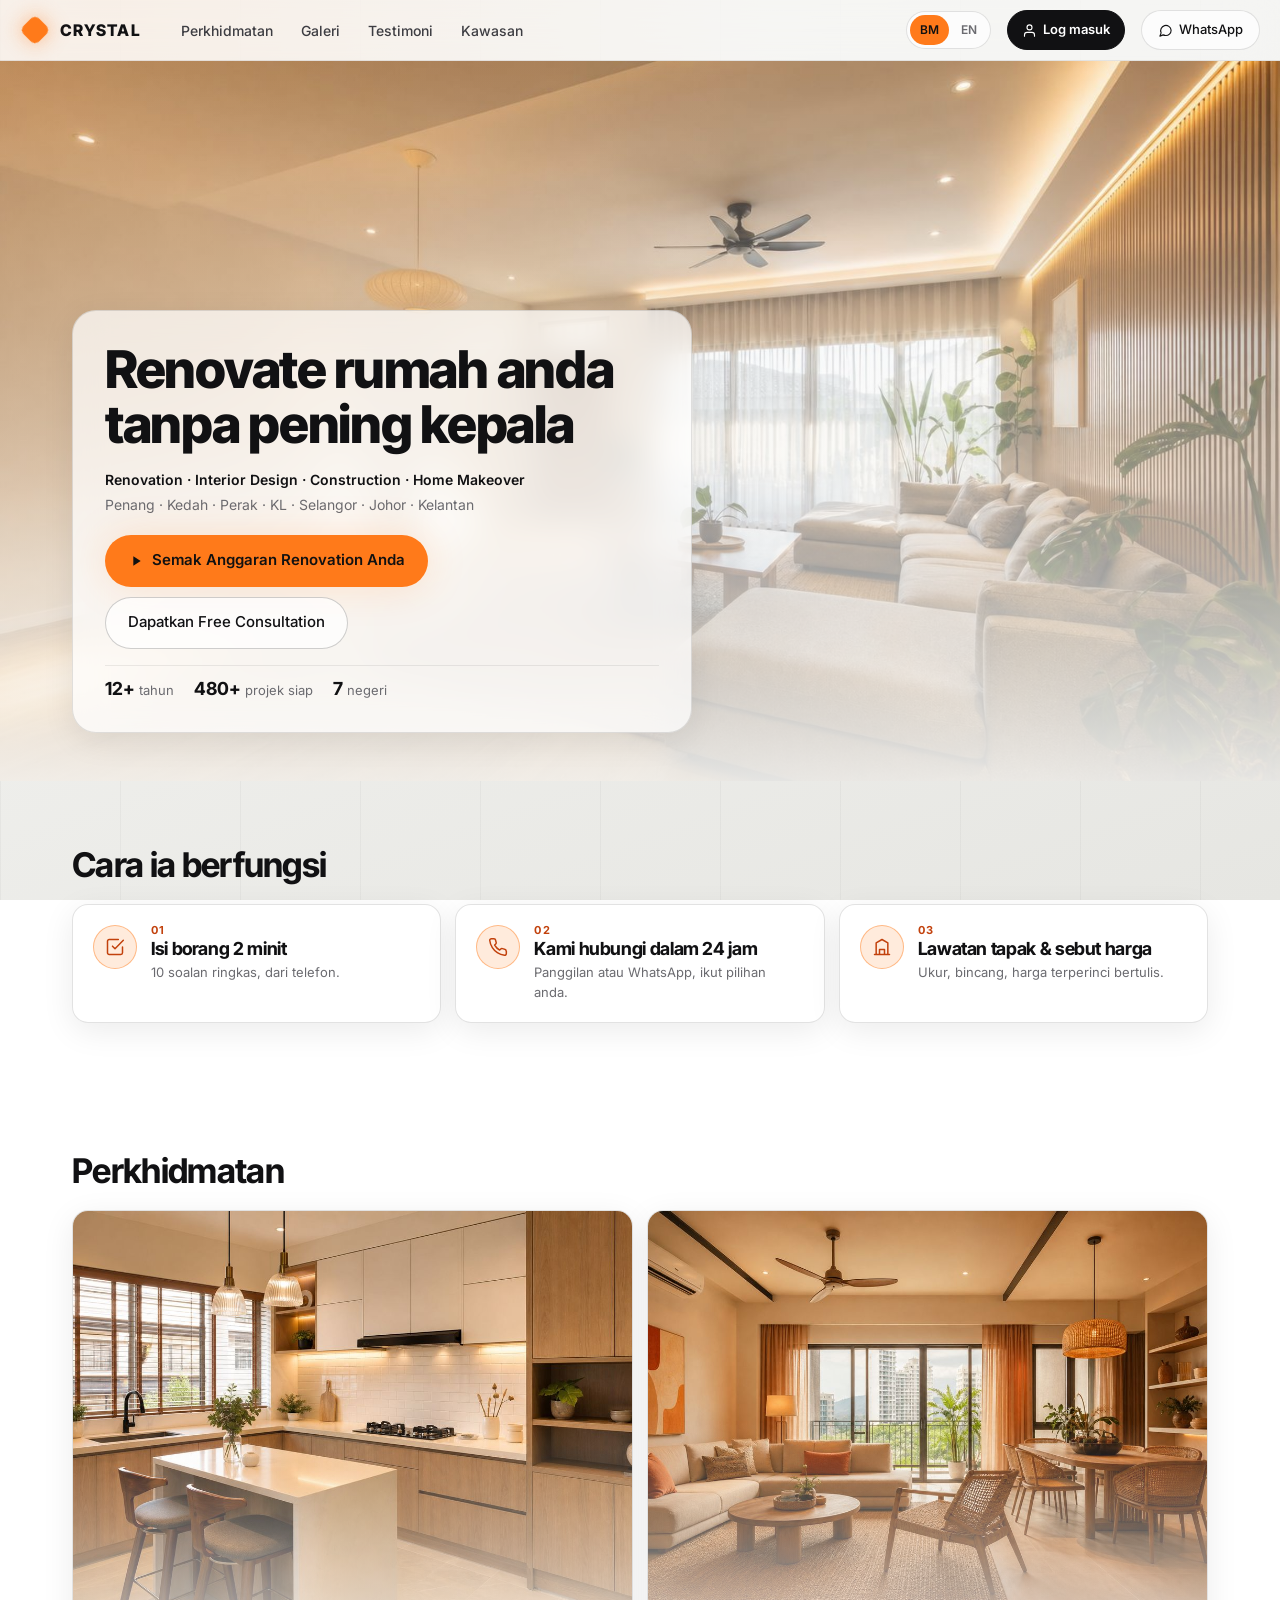
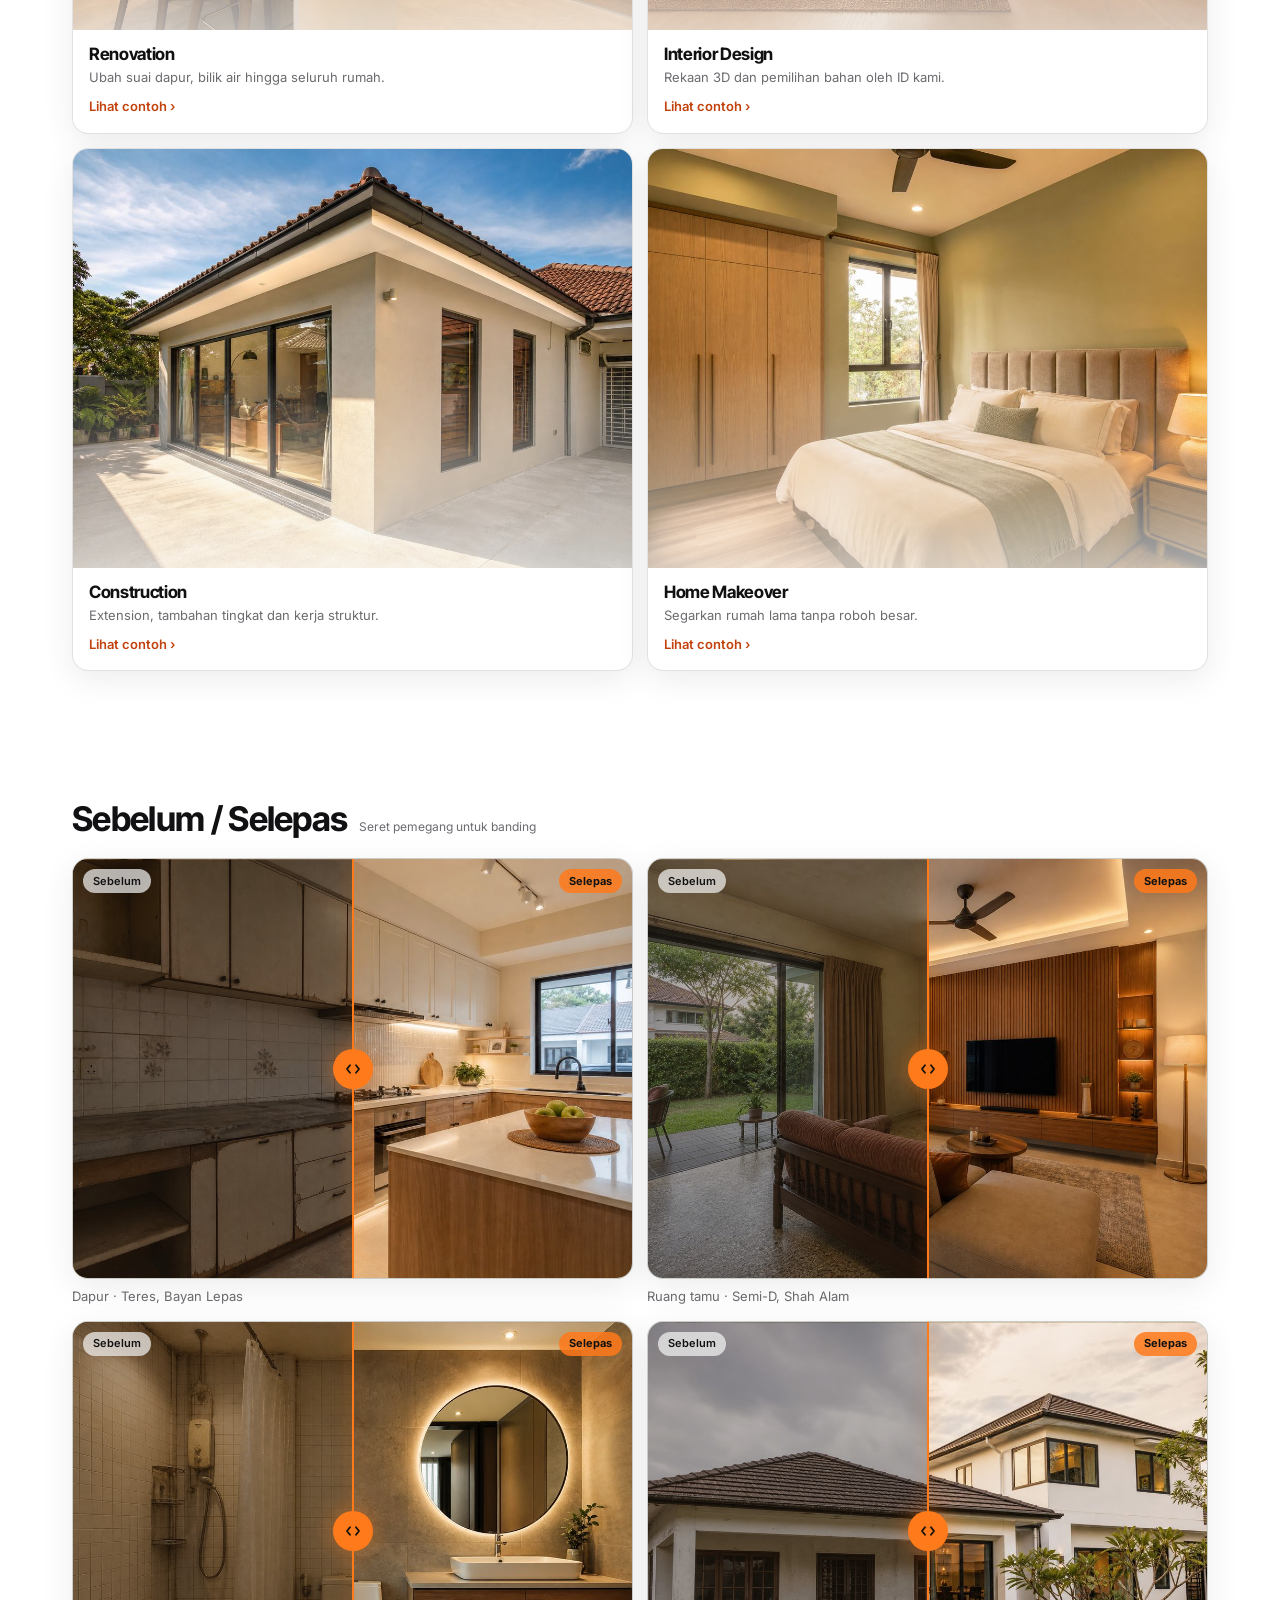
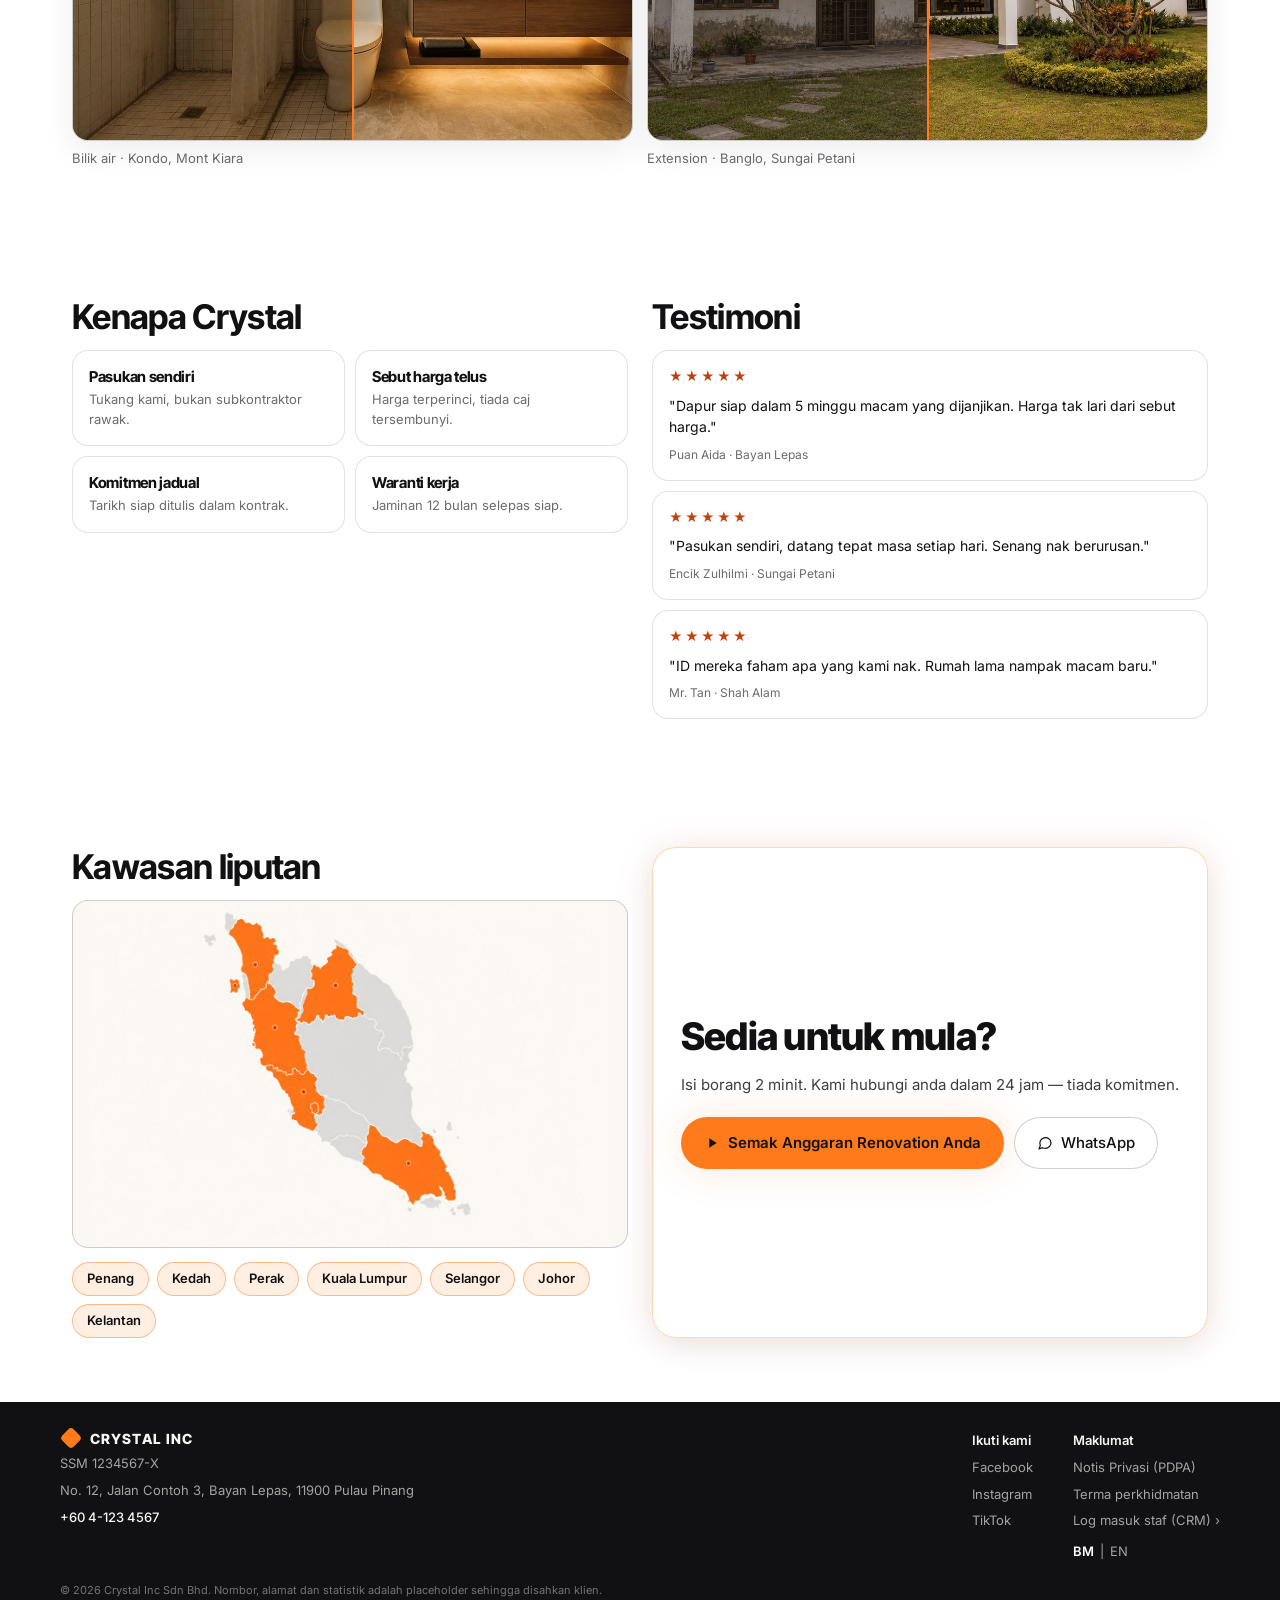
==== commit 98552b4f: "Staff Login Entry - Landing page links into the CRM login === TECHNICAL CHANGES === • index.html: Bl" ====
--- a/index.html
+++ b/index.html
@@ -30,6 +30,7 @@
       <button type="button" data-lang="bm" class="is-on">BM</button>
       <button type="button" data-lang="en">EN</button>
     </div>
+    <a class="lp-login hide-phone" href="crm/login.html"><svg width="15" height="15" viewBox="0 0 24 24" fill="none" stroke="currentColor" stroke-width="1.8" stroke-linecap="round" stroke-linejoin="round" aria-hidden="true"><path d="M20 21v-2a4 4 0 0 0-4-4H8a4 4 0 0 0-4 4v2M12 11a4 4 0 1 0 0-8 4 4 0 0 0 0 8"/></svg><span data-i18n="login">Log masuk</span></a>
     <a class="lp-wa hide-phone" href="https://wa.me/60123456789" target="_blank" rel="noopener">
       <svg width="15" height="15" viewBox="0 0 24 24" fill="none" stroke="currentColor" stroke-width="1.8" stroke-linejoin="round" aria-hidden="true"><path d="M21 11.5a8.4 8.4 0 0 1-9 8.4 8.6 8.6 0 0 1-3.8-.9L3 21l2-5.2A8.4 8.4 0 1 1 21 11.5z"/></svg>WhatsApp
     </a>
@@ -43,6 +44,7 @@
     <a href="#testimoni" data-i18n="navTesti">Testimoni</a>
     <a href="#kawasan" data-i18n="navArea">Kawasan</a>
     <a href="https://wa.me/60123456789" target="_blank" rel="noopener" class="lp-menu-wa">WhatsApp kami ›</a>
+    <a href="crm/login.html" class="lp-menu-login" data-i18n="loginStaff">Log masuk staf (CRM) ›</a>
   </nav>
 
   <main>
@@ -182,7 +184,7 @@
       </div>
       <div class="lp-footer-col">
         <div class="lp-footer-head">Maklumat</div>
-        <a href="#">Notis Privasi (PDPA)</a><a href="#">Terma perkhidmatan</a>
+        <a href="#">Notis Privasi (PDPA)</a><a href="#">Terma perkhidmatan</a><a href="crm/login.html" data-i18n="loginStaff">Log masuk staf (CRM) ›</a>
         <div class="lp-footer-lang"><button type="button" data-lang="bm" class="is-on">BM</button><span>|</span><button type="button" data-lang="en">EN</button></div>
       </div>
       <div class="lp-footer-note">© 2026 Crystal Inc Sdn Bhd. Nombor, alamat dan statistik adalah placeholder sehingga disahkan klien.</div>
--- a/assets/css/base.css
+++ b/assets/css/base.css
@@ -11,8 +11,8 @@
   -webkit-font-smoothing: antialiased;
 }
 .page-bg { background: var(--page-bg); background-attachment: fixed; min-height: 100vh; }
-img, svg { display: block; max-width: 100%; }
-svg { flex: none; }
+img { display: block; max-width: 100%; }
+svg { display: inline-block; vertical-align: middle; flex: none; max-width: 100%; }
 button, input, select, textarea { font: inherit; color: inherit; }
 button { cursor: pointer; }
 a { color: var(--accent-ink); }
@@ -109,7 +109,7 @@
   background-image: url("data:image/svg+xml,%3Csvg xmlns='http://www.w3.org/2000/svg' width='12' height='12' viewBox='0 0 24 24' fill='none' stroke='%236B6B70' stroke-width='2.4' stroke-linecap='round' stroke-linejoin='round'%3E%3Cpath d='M6 9l6 6 6-6'/%3E%3C/svg%3E");
   background-repeat: no-repeat; background-position: right 12px center;
 }
-.select-sm { min-height: 36px; font-size: 13px; border-radius: var(--r-chip); padding: 0 30px 0 12px; }
+.select-sm { width: auto; min-height: 36px; font-size: 13px; border-radius: var(--r-chip); padding: 0 30px 0 12px; }
 .input:focus, .select:focus, .textarea:focus, .input-group:focus-within {
   border-color: var(--glass-border-on); box-shadow: 0 0 0 3px var(--accent-ring);
 }
--- a/assets/css/landing.css
+++ b/assets/css/landing.css
@@ -166,9 +166,29 @@
   .lp-hero-inner { padding: 0 16px 24px; }
   .lp-hero-card { padding: 20px; }
   .lp-hero-card h1 { font-size: 34px; }
-  .lp-cta { flex: 1 1 100%; }
+  .lp-cta { flex: 1 1 100%; white-space: normal; text-align: center; line-height: 1.25; }
   .lp-section { padding: 40px 16px; }
   .lp-service-body { padding: 12px; }
   .lp-service-body h3 { font-size: 15px; }
   .lp-gallery { grid-template-columns: repeat(4, 86%); overflow-x: auto; scroll-snap-type: x mandatory; padding-bottom: 4px; }
 }
+
+/* Map is an illustration — show it whole, never cropped */
+.lp-map .photo-slot.has-img { background-size: contain; background-repeat: no-repeat; background-color: #FBF8F3; }
+
+/* Tablet header: tighten so brand + nav + language + WhatsApp fit from 768 px */
+@media (min-width: 768px) and (max-width: 959px) {
+  .lp-header { gap: 8px; }
+  .lp-nav { margin-left: 4px; gap: 0; }
+  .lp-nav a { padding: 8px 9px; }
+}
+
+/* Staff login entry to the CRM */
+.lp-login {
+  display: inline-flex; align-items: center; gap: 6px; height: 40px; padding: 0 14px; border-radius: 999px;
+  border: 1px solid var(--ink); background: var(--ink); color: #FFF; text-decoration: none; font-size: 13px; font-weight: 600;
+}
+.lp-login:hover { color: #FFF; box-shadow: 0 0 0 3px var(--accent-ring); }
+.lp-menu .lp-menu-login { font-weight: 600; border-top: 1px solid var(--line); margin-top: 4px; }
+/* Tablet: header WhatsApp pill gives way to the login button (WhatsApp stays in the final CTA + footer) */
+@media (min-width: 768px) and (max-width: 1023px) { .lp-wa { display: none !important; } }
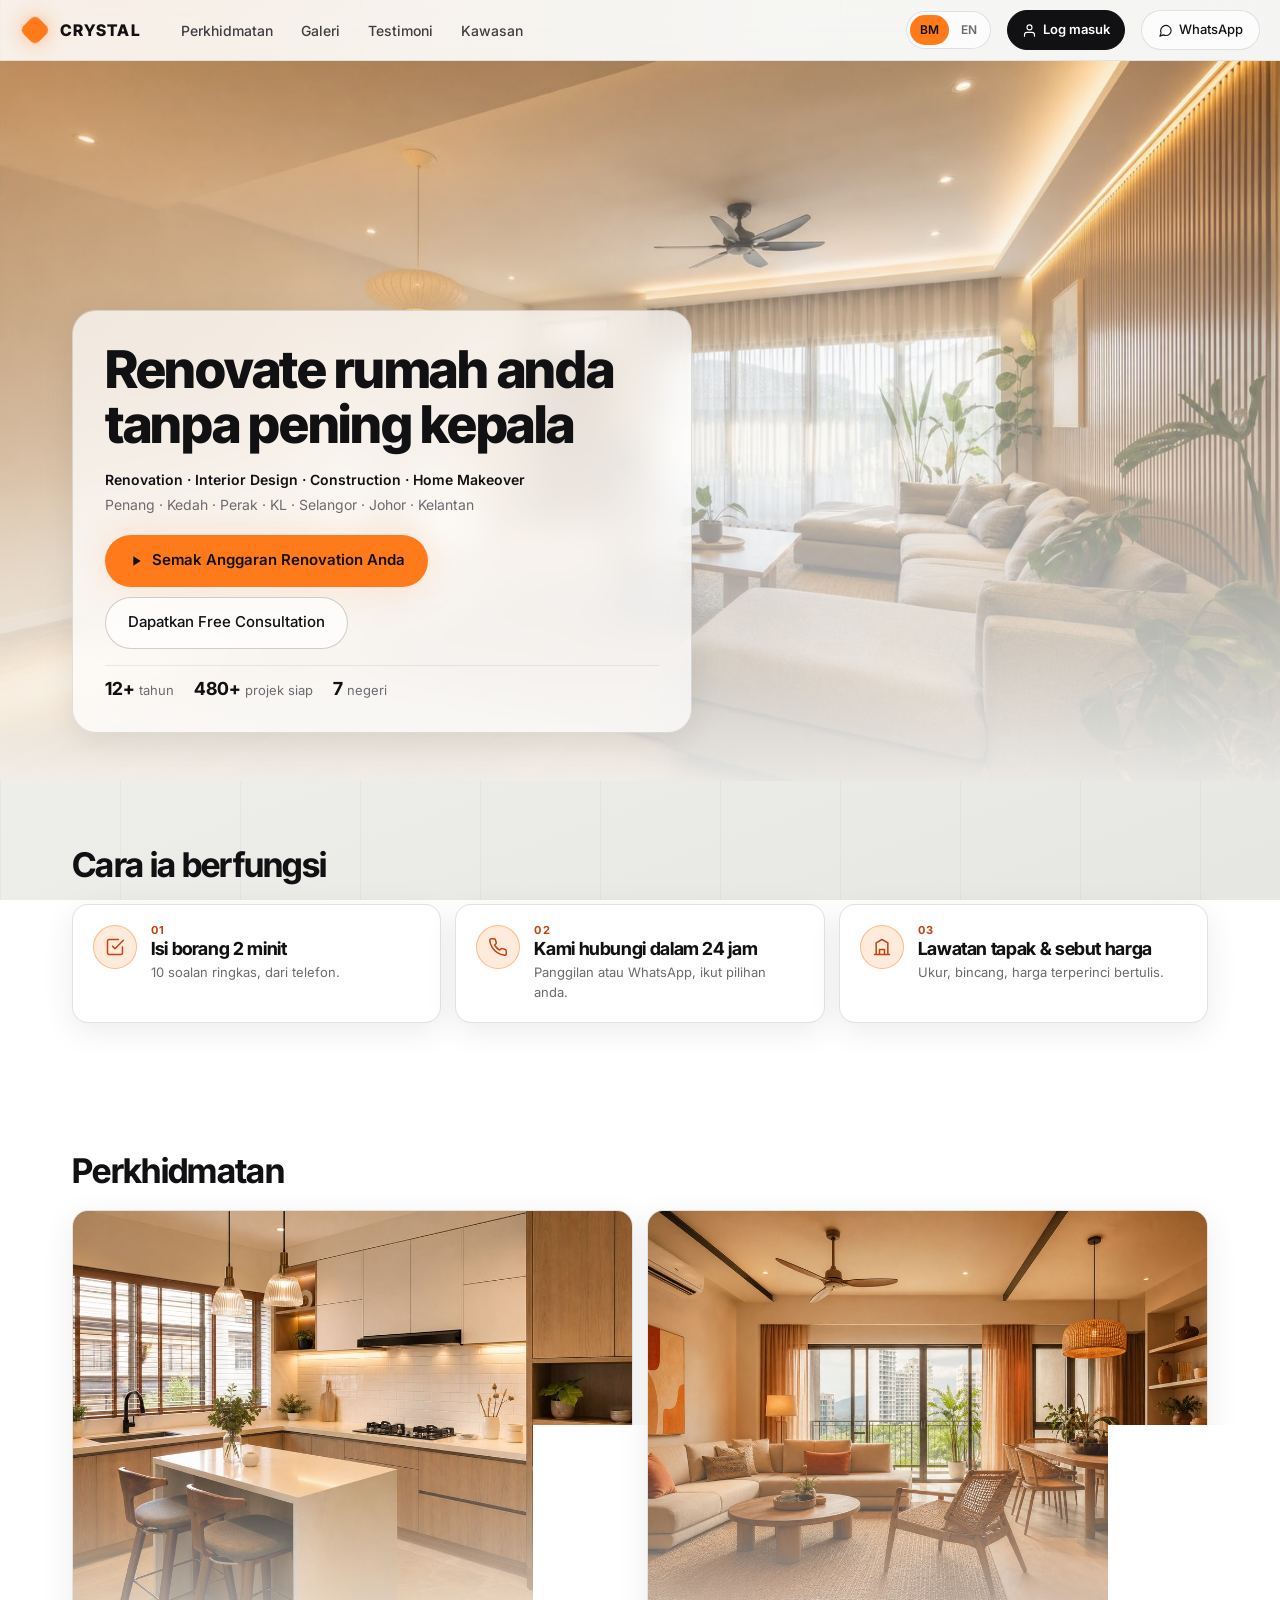
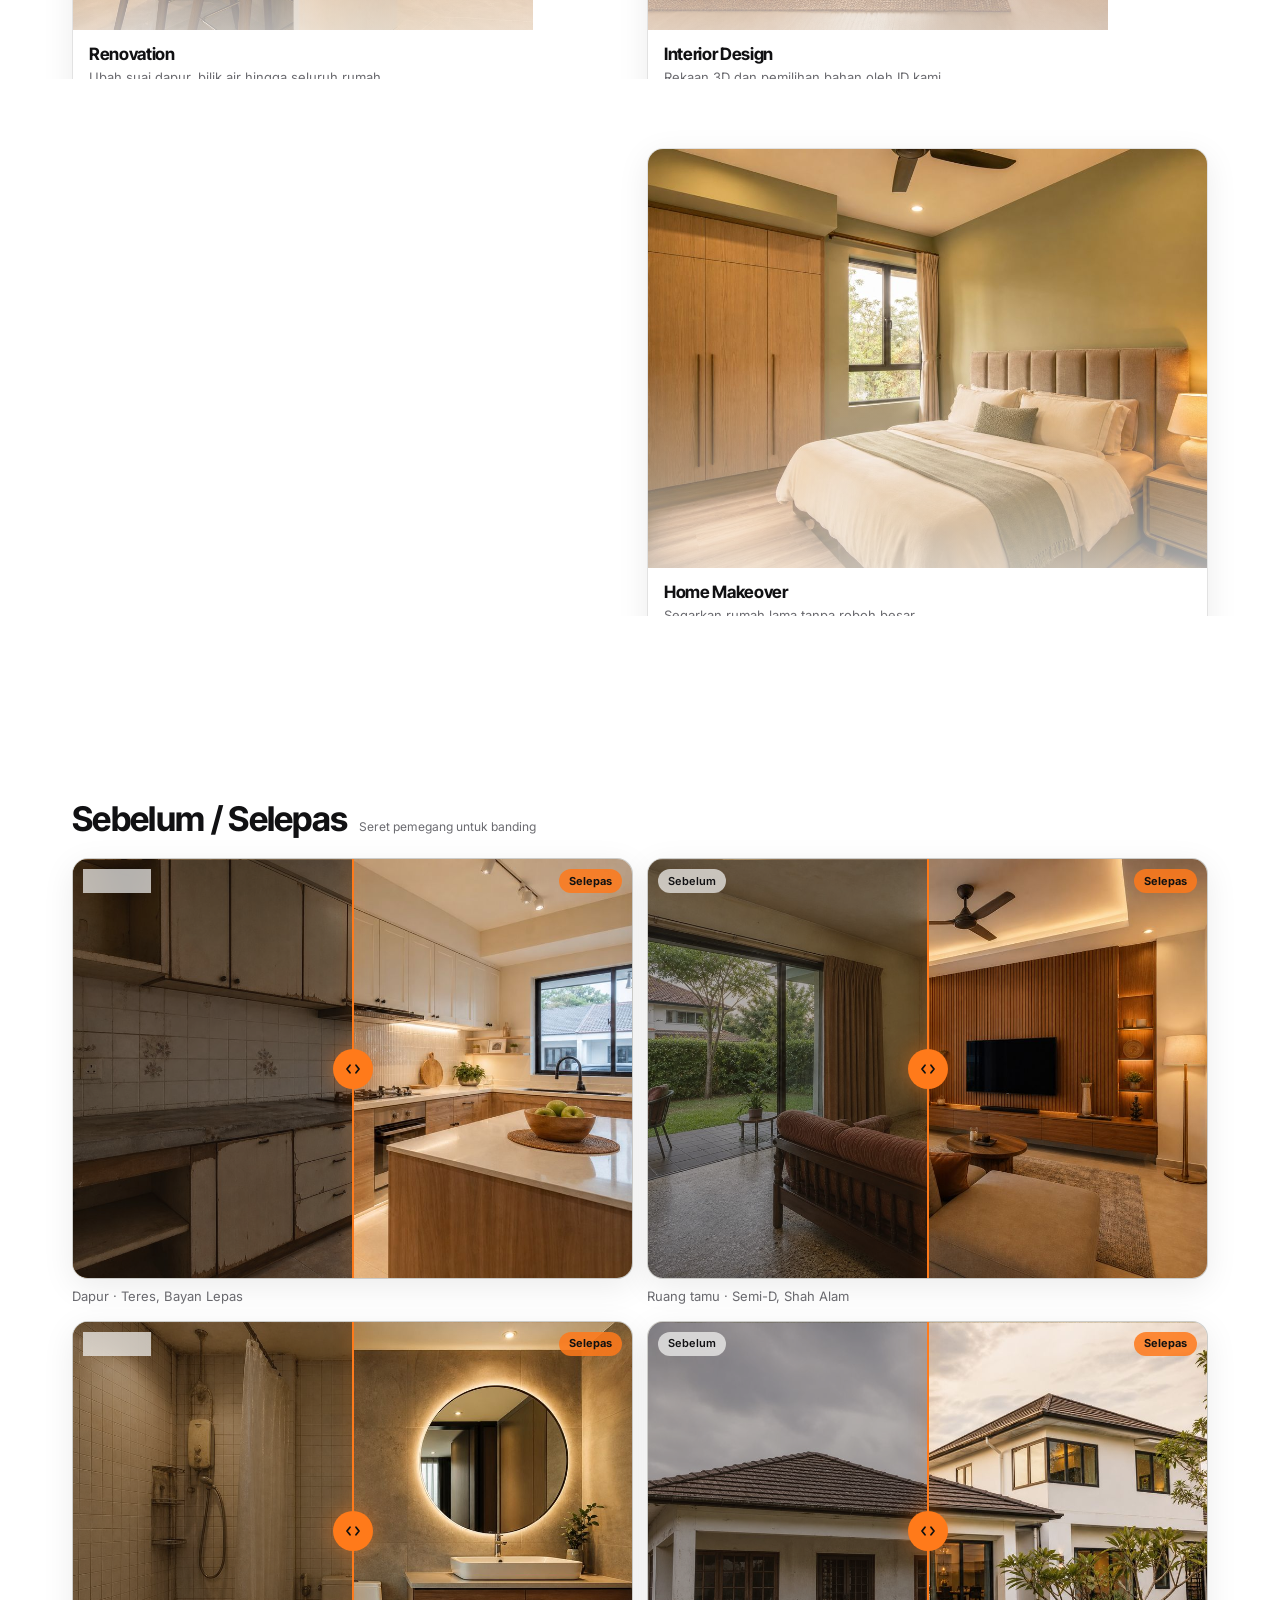
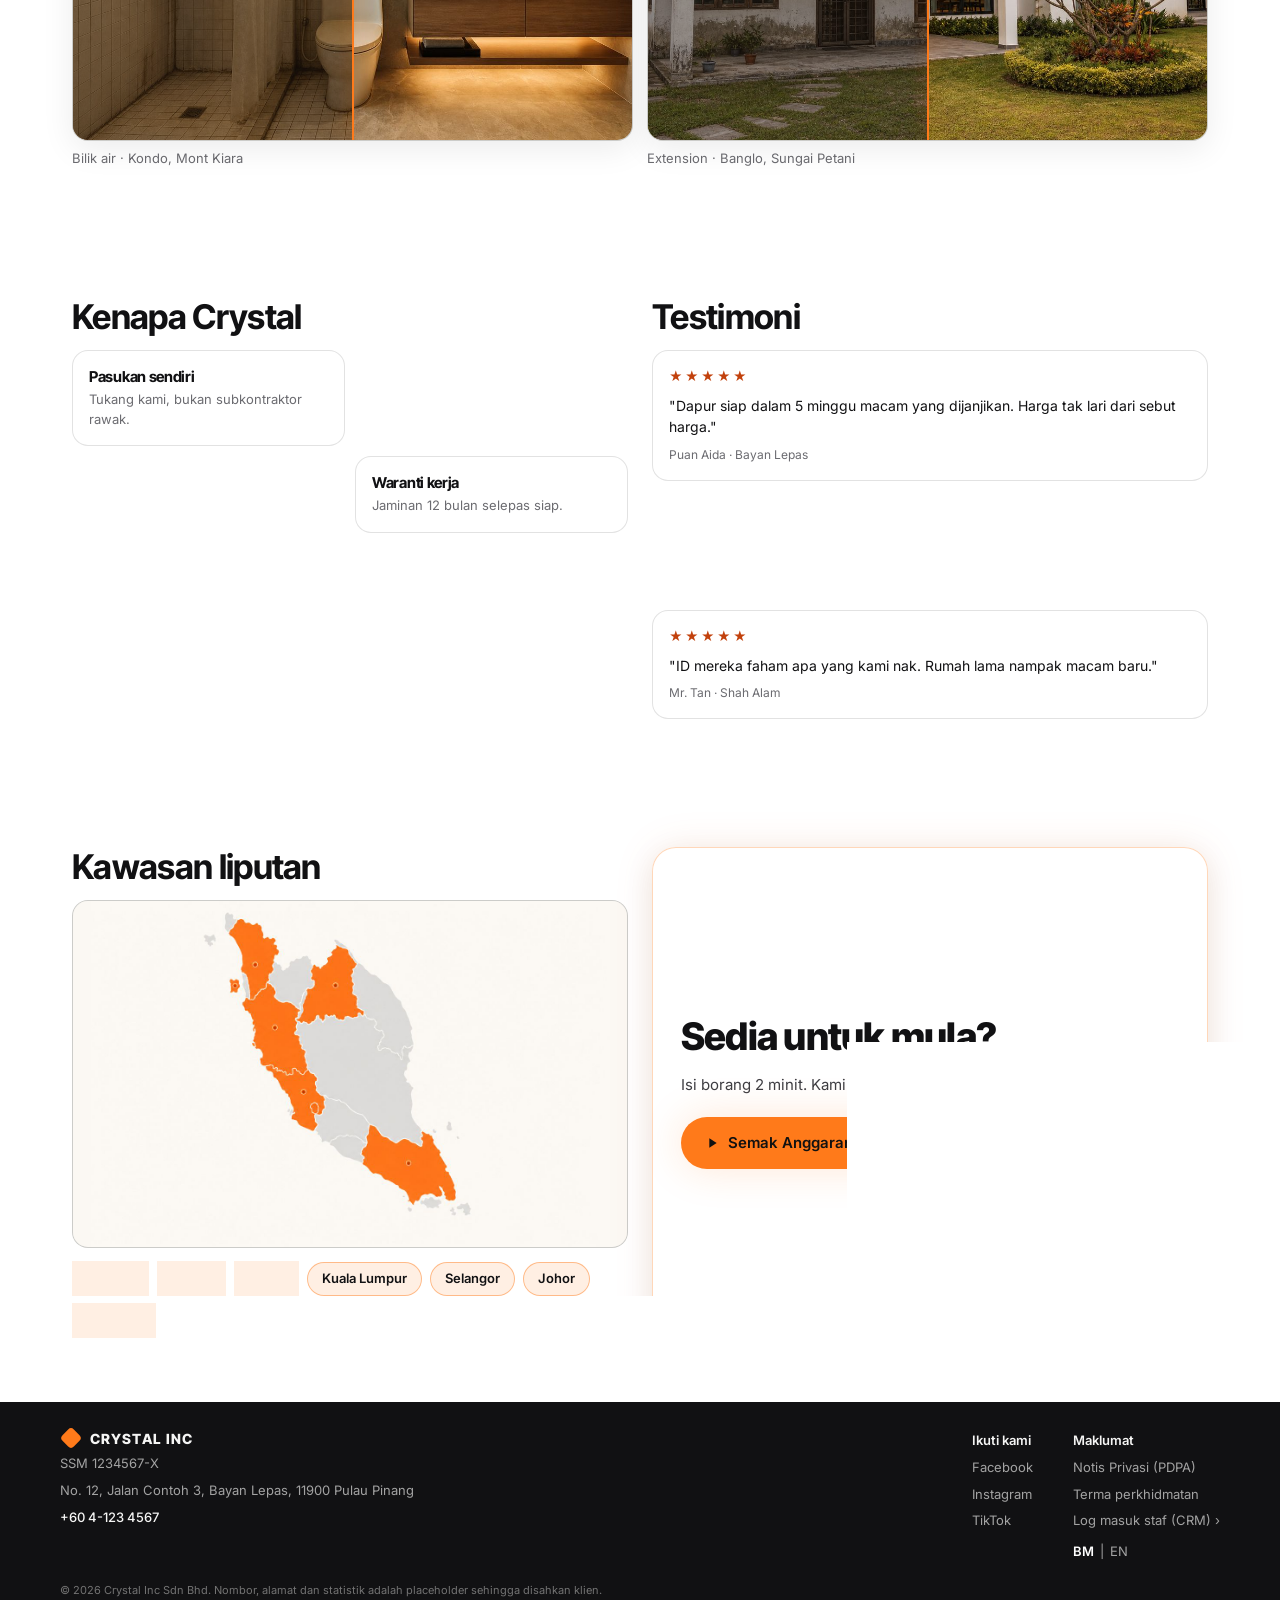
==== commit 4fe96681: "[Phase 9/Task 1] Landing Bottom Navigation - Five-slot phone tab bar with raised Semak button === TE" ====
--- a/index.html
+++ b/index.html
@@ -14,7 +14,7 @@
   <link rel="stylesheet" href="assets/css/base.css">
   <link rel="stylesheet" href="assets/css/landing.css">
 </head>
-<body class="page-bg landing">
+<body class="page-bg landing has-bnav">
 
   <!-- Header -->
   <header class="lp-header" id="top-bar">
@@ -191,12 +191,14 @@
     </div>
   </footer>
 
-  <!-- Sticky phone CTA -->
-  <div class="lp-sticky only-phone">
-    <a class="btn btn-primary btn-block lp-sticky-btn" href="semak.html?utm_source=website&amp;utm_medium=sticky">
-      <svg width="16" height="16" viewBox="0 0 24 24" fill="#111" aria-hidden="true"><path d="M8 5v14l11-7z"/></svg><span data-i18n="ctaPrimary">Semak Anggaran Renovation Anda</span>
-    </a>
-  </div>
+  <!-- Phone bottom navigation -->
+  <nav class="bnav" aria-label="Navigasi bawah">
+    <a class="bnav-item is-on" href="#top" data-spy="top"><svg width="22" height="22" viewBox="0 0 24 24" fill="none" stroke="currentColor" stroke-width="1.8" stroke-linecap="round" stroke-linejoin="round" aria-hidden="true"><path d="M3 10.5L12 3l9 7.5V20a1 1 0 0 1-1 1h-5v-6H9v6H4a1 1 0 0 1-1-1z"/></svg><span class="bnav-label" data-i18n="bnHome">Utama</span></a>
+    <a class="bnav-item" href="#perkhidmatan" data-spy="perkhidmatan"><svg width="22" height="22" viewBox="0 0 24 24" fill="none" stroke="currentColor" stroke-width="1.8" stroke-linecap="round" stroke-linejoin="round" aria-hidden="true"><path d="M3 3h8v8H3zM13 3h8v8h-8zM3 13h8v8H3zM13 13h8v8h-8z"/></svg><span class="bnav-label" data-i18n="bnServices">Servis</span></a>
+    <a class="bnav-item bnav-cta" href="semak.html?utm_source=website&amp;utm_medium=bottom-nav"><span class="bnav-fab"><svg width="22" height="22" viewBox="0 0 24 24" fill="#111" aria-hidden="true"><path d="M8 5v14l11-7z"/></svg></span><span class="bnav-label" data-i18n="bnCheck">Semak</span></a>
+    <a class="bnav-item" href="https://wa.me/60123456789" target="_blank" rel="noopener"><svg width="22" height="22" viewBox="0 0 24 24" fill="none" stroke="currentColor" stroke-width="1.8" stroke-linecap="round" stroke-linejoin="round" aria-hidden="true"><path d="M21 11.5a8.4 8.4 0 0 1-9 8.4 8.6 8.6 0 0 1-3.8-.9L3 21l2-5.2A8.4 8.4 0 1 1 21 11.5z"/></svg><span class="bnav-label">WhatsApp</span></a>
+    <a class="bnav-item" href="crm/login.html"><svg width="22" height="22" viewBox="0 0 24 24" fill="none" stroke="currentColor" stroke-width="1.8" stroke-linecap="round" stroke-linejoin="round" aria-hidden="true"><path d="M20 21v-2a4 4 0 0 0-4-4H8a4 4 0 0 0-4 4v2M12 11a4 4 0 1 0 0-8 4 4 0 0 0 0 8"/></svg><span class="bnav-label" data-i18n="bnLogin">Masuk</span></a>
+  </nav>
 
   <script src="assets/js/landing.js"></script>
 </body>
--- a/assets/css/base.css
+++ b/assets/css/base.css
@@ -283,3 +283,33 @@
 @media (prefers-reduced-motion: reduce) {
   *, *::before, *::after { animation-duration: 0.01ms !important; transition-duration: 0.01ms !important; scroll-behavior: auto !important; }
 }
+
+/* ---------- Bottom navigation (phone only, landing + CRM) ---------- */
+.bnav { display: none; }
+@media (max-width: 767px) {
+  .bnav {
+    position: fixed; left: 0; right: 0; bottom: 0; z-index: 50;
+    display: grid; grid-template-columns: repeat(5, minmax(0, 1fr)); align-items: end;
+    padding: 6px 6px calc(6px + env(safe-area-inset-bottom));
+    background: rgba(255, 255, 255, 0.92); border-top: 1px solid var(--glass-border);
+    backdrop-filter: blur(var(--blur-modal)); -webkit-backdrop-filter: blur(var(--blur-modal));
+    box-shadow: 0 -8px 24px rgba(17, 17, 19, 0.06);
+  }
+  .bnav-item {
+    position: relative; display: flex; flex-direction: column; align-items: center; justify-content: center; gap: 3px;
+    min-height: 52px; padding: 4px 2px; border: none; border-radius: 12px; background: transparent;
+    color: var(--text-2); text-decoration: none; font-size: 11px; font-weight: 600; line-height: 1.1;
+  }
+  .bnav-item:hover { color: var(--ink); }
+  .bnav-item.is-on { color: var(--accent-ink); }
+  .bnav-item.is-on::before { content: ''; position: absolute; top: -6px; left: 30%; right: 30%; height: 3px; border-radius: 0 0 3px 3px; background: var(--accent); }
+  .bnav-item .badge { position: absolute; top: 2px; left: calc(50% + 6px); min-width: 16px; height: 16px; font-size: 10px; padding: 0 4px; }
+  .bnav-label { max-width: 100%; overflow: hidden; text-overflow: ellipsis; white-space: nowrap; }
+  .bnav-cta { color: var(--ink); }
+  .bnav-cta .bnav-fab {
+    width: 52px; height: 52px; margin-top: -26px; border-radius: 999px; display: flex; align-items: center; justify-content: center;
+    background: var(--accent); color: #111; box-shadow: var(--glow-orange), 0 6px 16px rgba(255, 122, 26, 0.35); border: 4px solid #FFF;
+  }
+  .bnav-cta:hover .bnav-fab { box-shadow: var(--glow-orange-strong), 0 6px 16px rgba(255, 122, 26, 0.4); }
+  body.has-bnav .toast-host { bottom: calc(84px + env(safe-area-inset-bottom)); }
+}
--- a/assets/css/landing.css
+++ b/assets/css/landing.css
@@ -150,14 +150,6 @@
 .lp-footer-lang button.is-on { color: #FFF; font-weight: 600; }
 .lp-footer-note { flex-basis: 100%; font-size: 11px; color: #737373; }
 
-/* ---------- Sticky phone CTA ---------- */
-.lp-sticky {
-  position: fixed; left: 0; right: 0; bottom: 0; z-index: 50;
-  padding: 10px 16px calc(10px + env(safe-area-inset-bottom));
-  background: rgba(255, 255, 255, 0.9); border-top: 1px solid var(--glass-border);
-  backdrop-filter: blur(var(--blur-modal)); -webkit-backdrop-filter: blur(var(--blur-modal));
-}
-.lp-sticky-btn { min-height: 50px; font-size: 15px; }
 
 /* ---------- Phone ---------- */
 @media (max-width: 767px) {
